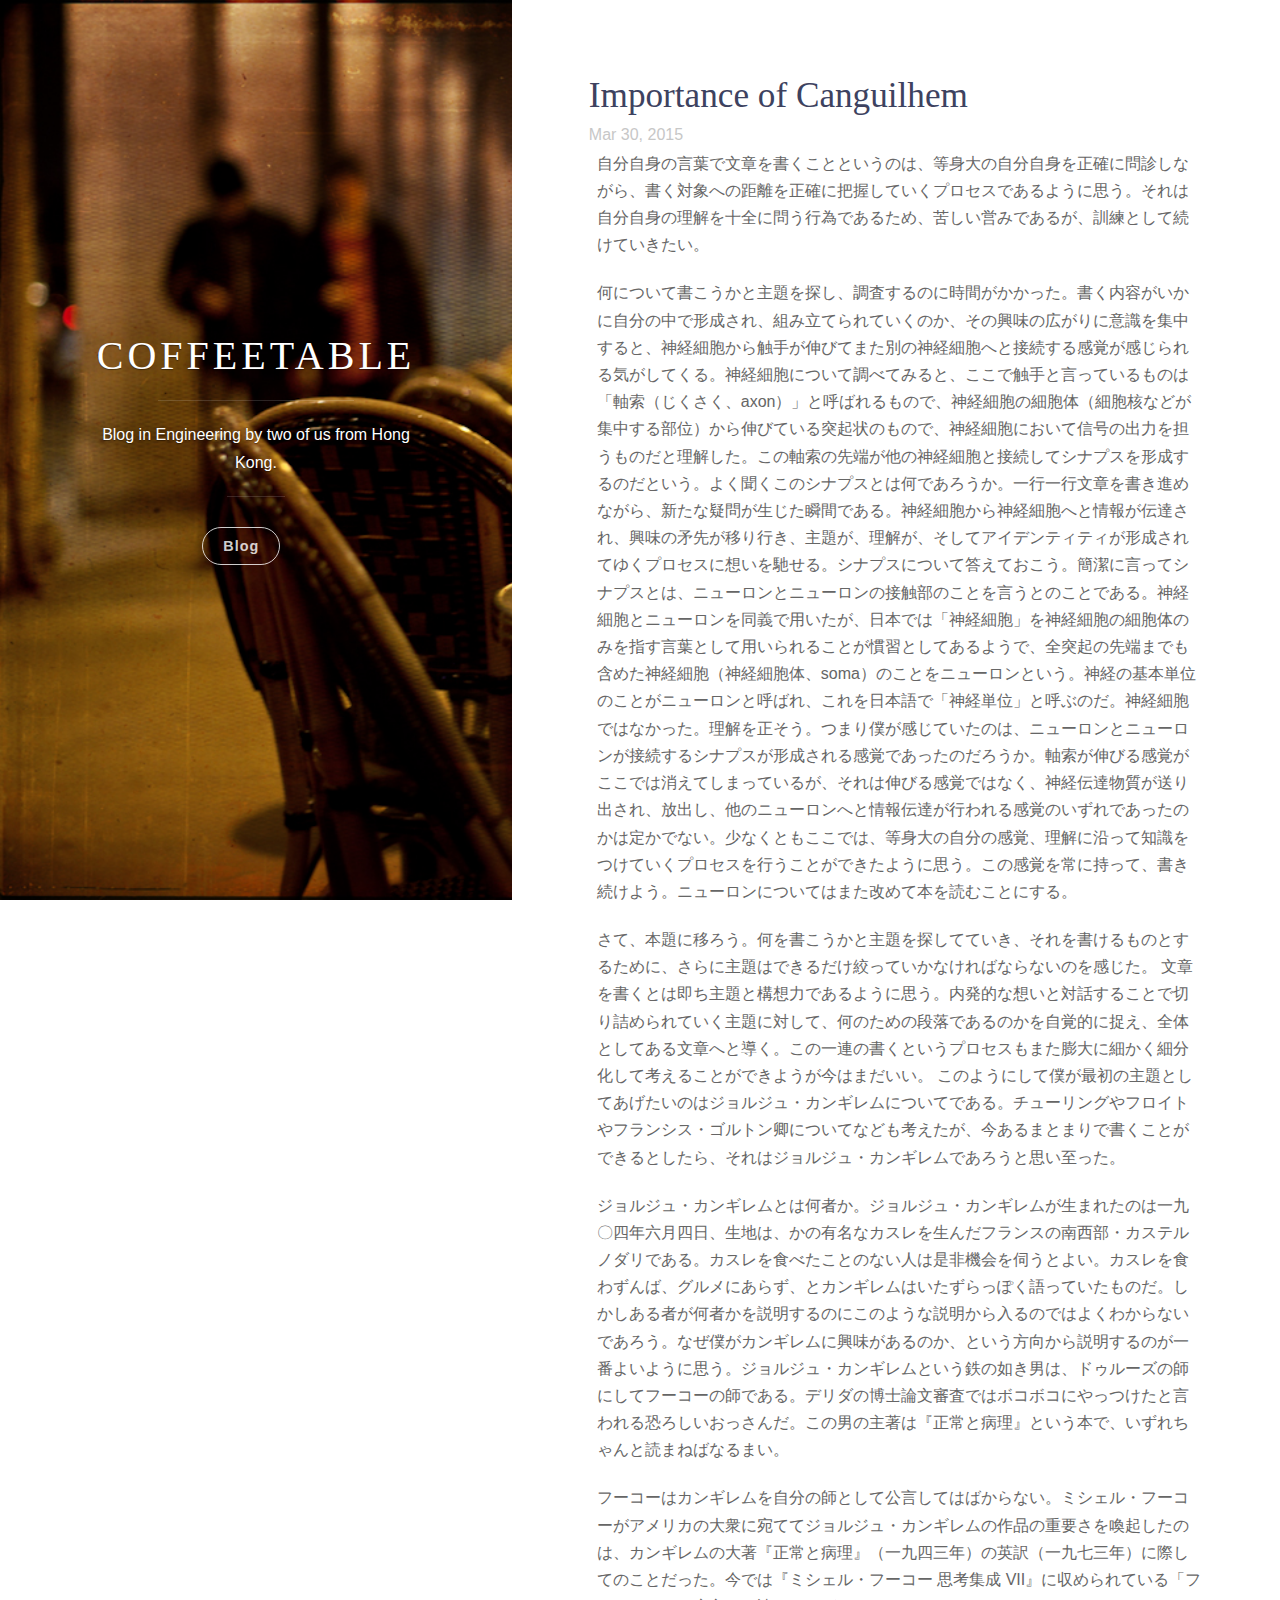
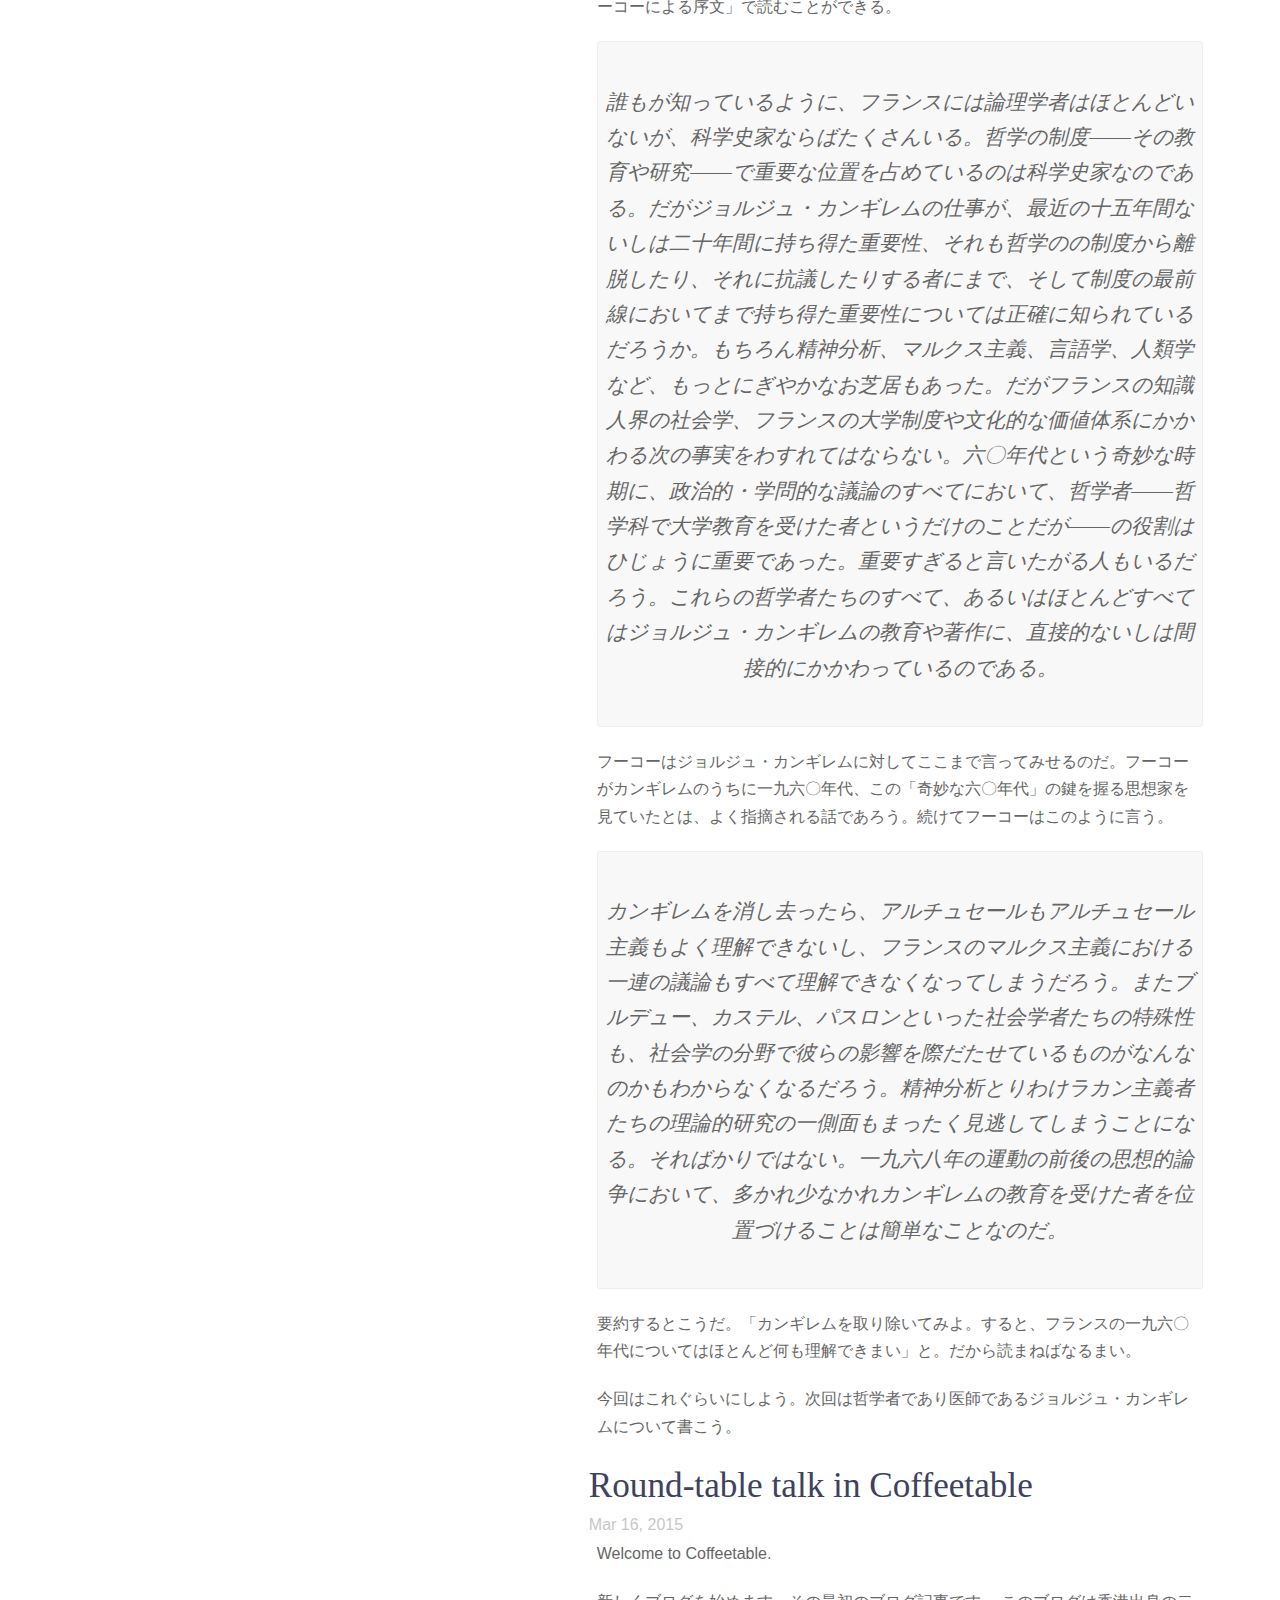
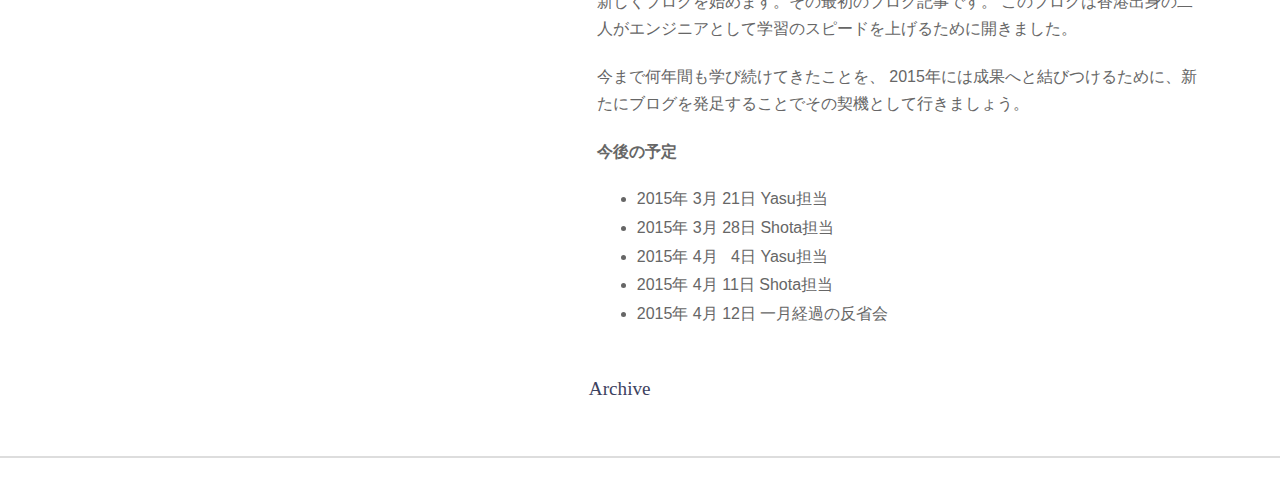
==== index.html @ ec307220 "first commit" ====
<!DOCTYPE html>
<html xmlns="http://www.w3.org/1999/xhtml" xml:lang="en" lang="en-us">
<head>
    <meta http-equiv="content-type" content="text/html; charset=utf-8">
    
    <meta name="viewport" content="width=device-width, initial-scale=1.0, maximum-scale=1">
    <title> COFFEETABLE &middot; COFFEETABLE </title>
    
    <link rel="stylesheet" type="text/css" href="https://coffeetable.github.io/css/uno.min.css" />
    <link rel="stylesheet" type="text/css" href="https://coffeetable.github.io/css/lightGallery.css" />
    
    <link rel="apple-touch-icon-precomposed" sizes="144x144" href="https://coffeetable.github.io/apple-touch-icon-144-precomposed.png">
    <link rel="shortcut icon" href="https://coffeetable.github.io/favicon.ico">
    
    <link href="https://coffeetable.github.io/index.xml" rel="alternate" type="application/rss+xml" title="COFFEETABLE" />
    
    <script src="https://coffeetable.github.io/js/jquery.min.js"></script>
    <script src="https://coffeetable.github.io/js/main.min.js">
    </script>
</head>

    <body>
        <span class="mobile btn-mobile-menu">
        <i class="fa fa-bars btn-mobile-menu__icon"></i>
        <i class="fa fa-times btn-mobile-close__icon hidden"> </i>
    </span>

<header class=" panel-cover "  style="background-image: url(/images/cover.jpg)"  id="scriptHeader">
    <div class="panel-main">
        <div class="panel-main__inner panel-inverted">
            <div class="panel-main__content"> 
                <h1 class="panel-cover__title panel-title">
                    <a href="https://coffeetable.github.io"  title="link to homepage for COFFEETABLE">COFFEETABLE</a>
                </h1>
                <hr class="panel-cover__divider" />
                <p class="panel-cover__description">  Blog in Engineering by two of us from Hong Kong.  </p>
                <hr class="panel-cover__divider panel-cover__divider--secondary" />
                <div class="navigation-wrapper">
                    <nav class="cover-navigation cover-navigation--primary">
                        <ul class="navigation">
                            <li class="navigation__item"><a href="https://coffeetable.github.io/#blog" title="link to COFFEETABLE blog" class="blog-button">Blog</a> </li>
                            </br>  </ul>
                    </nav> <nav class="cover-navigation navigation--social">
    <ul class="navigation">    </br>    </ul>
</nav>
 </div>
            </div>
        </div>
        <div class="panel-cover--overlay"></div>
    </div>
</header>
<noscript>
    <style>
        #scriptHeader {display:none;}
    </style>

    <header class="panel-cover panel-cover--collapsed" style="background-image: url(/images/cover.jpg)">
        <div class="panel-main">
            <div class="panel-main__inner panel-inverted">
                <div class="panel-main__content"> 
                    <h1 class="panel-cover__title panel-title">
                        <a href="https://coffeetable.github.io"  title="link to homepage for COFFEETABLE">COFFEETABLE</a>
                    </h1>
                    <hr class="panel-cover__divider" />
                    <p class="panel-cover__description">  Blog in Engineering by two of us from Hong Kong.  </p>
                    <hr class="panel-cover__divider panel-cover__divider--secondary" />
                    <div class="navigation-wrapper">
                        <nav class="cover-navigation cover-navigation--primary">
                            <ul class="navigation">
                                <li class="navigation__item"><a href="https://coffeetable.github.io/#blog" title="link to COFFEETABLE blog" class="blog-button">Blog</a> </li>
                                </br>  </ul>
                        </nav> <nav class="cover-navigation navigation--social">
    <ul class="navigation">    </br>    </ul>
</nav>
 </div>
                </div>
            </div>
            <div class="panel-cover--overlay"></div>
        </div>
    </header>
</noscript>

        <div class="content-wrapper">
            <div class="content-wrapper__inner">
                <section id="main">
                    <div>
                        
                            
                                <article class="post">
<header>
  <h2 class="post-title"><a href="https://coffeetable.github.io/2015/03/30/importance-of-canguilhem/">Importance of Canguilhem </a> </h2>
  <div class="post-meta">Mar 30, 2015</div>
</header>
<div class="summary">
    <p>自分自身の言葉で文章を書くことというのは、等身大の自分自身を正確に問診しながら、書く対象への距離を正確に把握していくプロセスであるように思う。それは自分自身の理解を十全に問う行為であるため、苦しい営みであるが、訓練として続けていきたい。</p>

<p>何について書こうかと主題を探し、調査するのに時間がかかった。書く内容がいかに自分の中で形成され、組み立てられていくのか、その興味の広がりに意識を集中すると、神経細胞から触手が伸びてまた別の神経細胞へと接続する感覚が感じられる気がしてくる。神経細胞について調べてみると、ここで触手と言っているものは「軸索（じくさく、axon）」と呼ばれるもので、神経細胞の細胞体（細胞核などが集中する部位）から伸びている突起状のもので、神経細胞において信号の出力を担うものだと理解した。この軸索の先端が他の神経細胞と接続してシナプスを形成するのだという。よく聞くこのシナプスとは何であろうか。一行一行文章を書き進めながら、新たな疑問が生じた瞬間である。神経細胞から神経細胞へと情報が伝達され、興味の矛先が移り行き、主題が、理解が、そしてアイデンティティが形成されてゆくプロセスに想いを馳せる。シナプスについて答えておこう。簡潔に言ってシナプスとは、ニューロンとニューロンの接触部のことを言うとのことである。神経細胞とニューロンを同義で用いたが、日本では「神経細胞」を神経細胞の細胞体のみを指す言葉として用いられることが慣習としてあるようで、全突起の先端までも含めた神経細胞（神経細胞体、soma）のことをニューロンという。神経の基本単位のことがニューロンと呼ばれ、これを日本語で「神経単位」と呼ぶのだ。神経細胞ではなかった。理解を正そう。つまり僕が感じていたのは、ニューロンとニューロンが接続するシナプスが形成される感覚であったのだろうか。軸索が伸びる感覚がここでは消えてしまっているが、それは伸びる感覚ではなく、神経伝達物質が送り出され、放出し、他のニューロンへと情報伝達が行われる感覚のいずれであったのかは定かでない。少なくともここでは、等身大の自分の感覚、理解に沿って知識をつけていくプロセスを行うことができたように思う。この感覚を常に持って、書き続けよう。ニューロンについてはまた改めて本を読むことにする。</p>

<p>さて、本題に移ろう。何を書こうかと主題を探してていき、それを書けるものとするために、さらに主題はできるだけ絞っていかなければならないのを感じた。
文章を書くとは即ち主題と構想力であるように思う。内発的な想いと対話することで切り詰められていく主題に対して、何のための段落であるのかを自覚的に捉え、全体としてある文章へと導く。この一連の書くというプロセスもまた膨大に細かく細分化して考えることができようが今はまだいい。
このようにして僕が最初の主題としてあげたいのはジョルジュ・カンギレムについてである。チューリングやフロイトやフランシス・ゴルトン卿についてなども考えたが、今あるまとまりで書くことができるとしたら、それはジョルジュ・カンギレムであろうと思い至った。</p>

<p>ジョルジュ・カンギレムとは何者か。ジョルジュ・カンギレムが生まれたのは一九〇四年六月四日、生地は、かの有名なカスレを生んだフランスの南西部・カステルノダリである。カスレを食べたことのない人は是非機会を伺うとよい。カスレを食わずんば、グルメにあらず、とカンギレムはいたずらっぽく語っていたものだ。しかしある者が何者かを説明するのにこのような説明から入るのではよくわからないであろう。なぜ僕がカンギレムに興味があるのか、という方向から説明するのが一番よいように思う。ジョルジュ・カンギレムという鉄の如き男は、ドゥルーズの師にしてフーコーの師である。デリダの博士論文審査ではボコボコにやっつけたと言われる恐ろしいおっさんだ。この男の主著は『正常と病理』という本で、いずれちゃんと読まねばなるまい。</p>

<p>フーコーはカンギレムを自分の師として公言してはばからない。ミシェル・フーコーがアメリカの大衆に宛ててジョルジュ・カンギレムの作品の重要さを喚起したのは、カンギレムの大著『正常と病理』（一九四三年）の英訳（一九七三年）に際してのことだった。今では『ミシェル・フーコー 思考集成 VII』に収められている「フーコーによる序文」で読むことができる。</p>

<blockquote>
<p>誰もが知っているように、フランスには論理学者はほとんどいないが、科学史家ならばたくさんいる。哲学の制度――その教育や研究――で重要な位置を占めているのは科学史家なのである。だがジョルジュ・カンギレムの仕事が、最近の十五年間ないしは二十年間に持ち得た重要性、それも哲学のの制度から離脱したり、それに抗議したりする者にまで、そして制度の最前線においてまで持ち得た重要性については正確に知られているだろうか。もちろん精神分析、マルクス主義、言語学、人類学など、もっとにぎやかなお芝居もあった。だがフランスの知識人界の社会学、フランスの大学制度や文化的な価値体系にかかわる次の事実をわすれてはならない。六〇年代という奇妙な時期に、政治的・学問的な議論のすべてにおいて、哲学者――哲学科で大学教育を受けた者というだけのことだが――の役割はひじょうに重要であった。重要すぎると言いたがる人もいるだろう。これらの哲学者たちのすべて、あるいはほとんどすべてはジョルジュ・カンギレムの教育や著作に、直接的ないしは間接的にかかわっているのである。</p>
</blockquote>

<p>フーコーはジョルジュ・カンギレムに対してここまで言ってみせるのだ。フーコーがカンギレムのうちに一九六〇年代、この「奇妙な六〇年代」の鍵を握る思想家を見ていたとは、よく指摘される話であろう。続けてフーコーはこのように言う。</p>

<blockquote>
<p>カンギレムを消し去ったら、アルチュセールもアルチュセール主義もよく理解できないし、フランスのマルクス主義における一連の議論もすべて理解できなくなってしまうだろう。またブルデュー、カステル、パスロンといった社会学者たちの特殊性も、社会学の分野で彼らの影響を際だたせているものがなんなのかもわからなくなるだろう。精神分析とりわけラカン主義者たちの理論的研究の一側面もまったく見逃してしまうことになる。そればかりではない。一九六八年の運動の前後の思想的論争において、多かれ少なかれカンギレムの教育を受けた者を位置づけることは簡単なことなのだ。</p>
</blockquote>

<p>要約するとこうだ。「カンギレムを取り除いてみよ。すると、フランスの一九六〇年代についてはほとんど何も理解できまい」と。だから読まねばなるまい。</p>

<p>今回はこれぐらいにしよう。次回は哲学者であり医師であるジョルジュ・カンギレムについて書こう。</p>

</div>
</article>


                            
                        
                            
                                <article class="post">
<header>
  <h2 class="post-title"><a href="https://coffeetable.github.io/2015/03/16/round-table-talk-in-coffeetable/">Round-table talk in Coffeetable </a> </h2>
  <div class="post-meta">Mar 16, 2015</div>
</header>
<div class="summary">
    <p>Welcome to Coffeetable.</p>

<p>新しくブログを始めます。その最初のブログ記事です。
このブログは香港出身の二人がエンジニアとして学習のスピードを上げるために開きました。</p>

<p>今まで何年間も学び続けてきたことを、
2015年には成果へと結びつけるために、新たにブログを発足することでその契機として行きましょう。</p>

<p><strong>今後の予定</strong></p>

<ul>
<li>2015年 3月 21日 Yasu担当</li>
<li>2015年 3月 28日 Shota担当</li>
<li>2015年 4月 &nbsp;&nbsp;4日 Yasu担当</li>
<li>2015年 4月 11日 Shota担当</li>
<li>2015年 4月 12日 一月経過の反省会</li>
</ul>

</div>
</article>


                            
                        
                    </div>
                    </br>
                    <h4>
                        <a href="https://coffeetable.github.io/post/">Archive</a>
                    </h4>
                </section>
            </div>
        </div>
        <footer class="footer"></footer>

        
    </body>
</html>
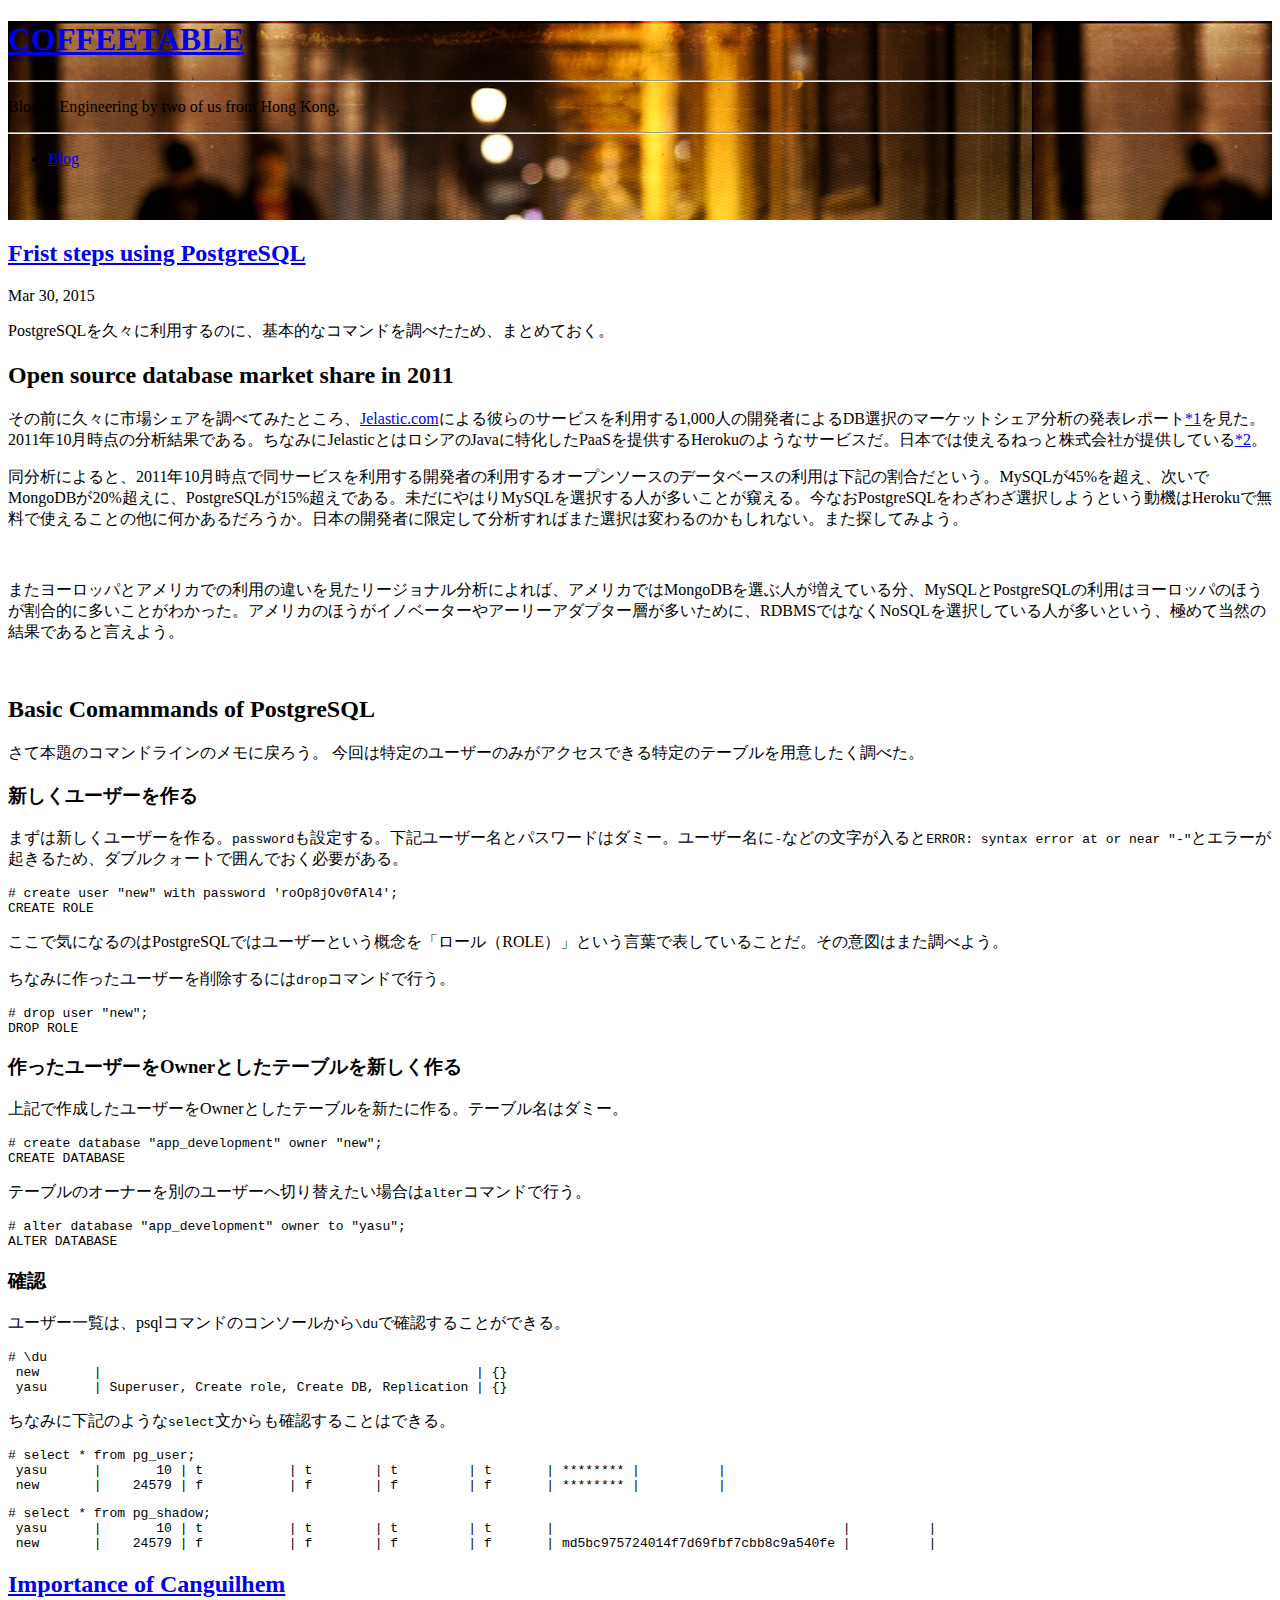
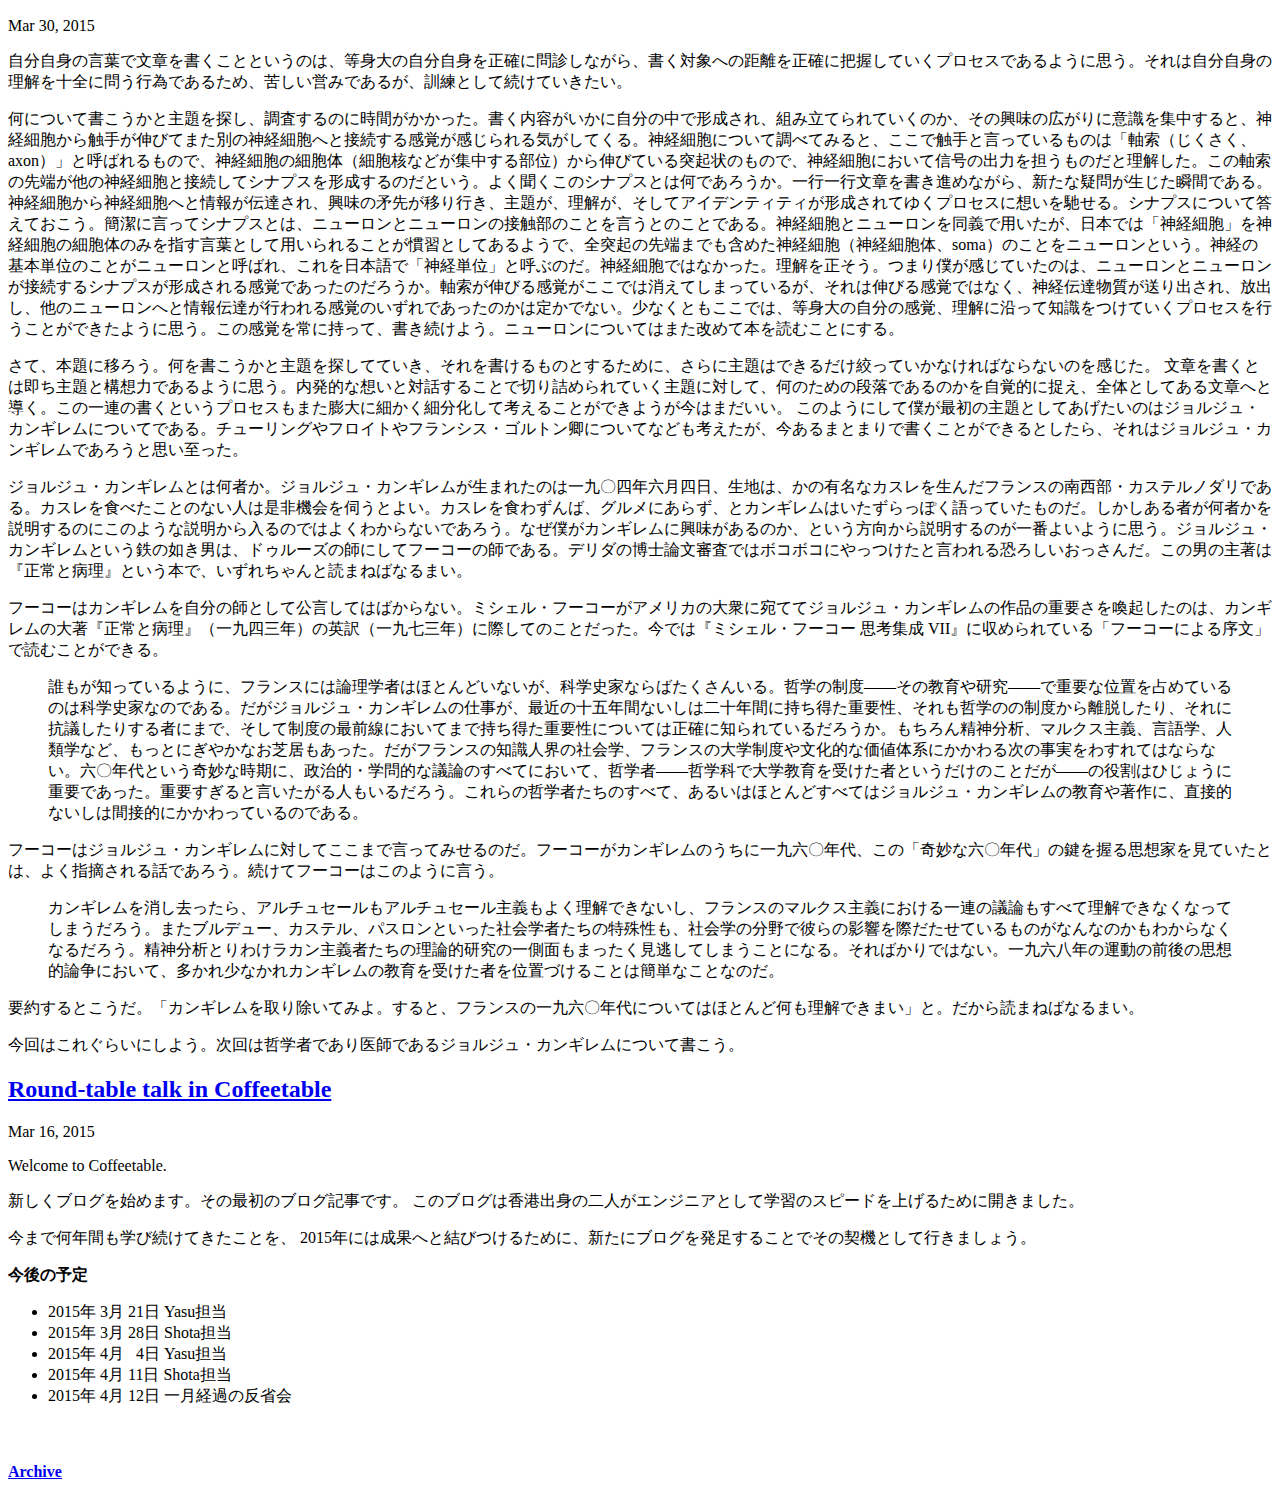
==== commit 64a88cd5: "Posted new article "Frist steps using PostgreSQL"" ====
--- a/index.html
+++ b/index.html
@@ -6,16 +6,16 @@
     <meta name="viewport" content="width=device-width, initial-scale=1.0, maximum-scale=1">
     <title> COFFEETABLE &middot; COFFEETABLE </title>
     
-    <link rel="stylesheet" type="text/css" href="https://coffeetable.github.io/css/uno.min.css" />
-    <link rel="stylesheet" type="text/css" href="https://coffeetable.github.io/css/lightGallery.css" />
-    
-    <link rel="apple-touch-icon-precomposed" sizes="144x144" href="https://coffeetable.github.io/apple-touch-icon-144-precomposed.png">
-    <link rel="shortcut icon" href="https://coffeetable.github.io/favicon.ico">
-    
-    <link href="https://coffeetable.github.io/index.xml" rel="alternate" type="application/rss+xml" title="COFFEETABLE" />
-    
-    <script src="https://coffeetable.github.io/js/jquery.min.js"></script>
-    <script src="https://coffeetable.github.io/js/main.min.js">
+    <link rel="stylesheet" type="text/css" href="http://localhost:1313/css/uno.min.css" />
+    <link rel="stylesheet" type="text/css" href="http://localhost:1313/css/lightGallery.css" />
+    
+    <link rel="apple-touch-icon-precomposed" sizes="144x144" href="http://localhost:1313/apple-touch-icon-144-precomposed.png">
+    <link rel="shortcut icon" href="http://localhost:1313/favicon.ico">
+    
+    <link href="http://localhost:1313/index.xml" rel="alternate" type="application/rss+xml" title="COFFEETABLE" />
+    
+    <script src="http://localhost:1313/js/jquery.min.js"></script>
+    <script src="http://localhost:1313/js/main.min.js">
     </script>
 </head>
 
@@ -30,7 +30,7 @@
         <div class="panel-main__inner panel-inverted">
             <div class="panel-main__content"> 
                 <h1 class="panel-cover__title panel-title">
-                    <a href="https://coffeetable.github.io"  title="link to homepage for COFFEETABLE">COFFEETABLE</a>
+                    <a href="http://localhost:1313"  title="link to homepage for COFFEETABLE">COFFEETABLE</a>
                 </h1>
                 <hr class="panel-cover__divider" />
                 <p class="panel-cover__description">  Blog in Engineering by two of us from Hong Kong.  </p>
@@ -38,7 +38,7 @@
                 <div class="navigation-wrapper">
                     <nav class="cover-navigation cover-navigation--primary">
                         <ul class="navigation">
-                            <li class="navigation__item"><a href="https://coffeetable.github.io/#blog" title="link to COFFEETABLE blog" class="blog-button">Blog</a> </li>
+                            <li class="navigation__item"><a href="http://localhost:1313/#blog" title="link to COFFEETABLE blog" class="blog-button">Blog</a> </li>
                             </br>  </ul>
                     </nav> <nav class="cover-navigation navigation--social">
     <ul class="navigation">    </br>    </ul>
@@ -59,7 +59,7 @@
             <div class="panel-main__inner panel-inverted">
                 <div class="panel-main__content"> 
                     <h1 class="panel-cover__title panel-title">
-                        <a href="https://coffeetable.github.io"  title="link to homepage for COFFEETABLE">COFFEETABLE</a>
+                        <a href="http://localhost:1313"  title="link to homepage for COFFEETABLE">COFFEETABLE</a>
                     </h1>
                     <hr class="panel-cover__divider" />
                     <p class="panel-cover__description">  Blog in Engineering by two of us from Hong Kong.  </p>
@@ -67,7 +67,7 @@
                     <div class="navigation-wrapper">
                         <nav class="cover-navigation cover-navigation--primary">
                             <ul class="navigation">
-                                <li class="navigation__item"><a href="https://coffeetable.github.io/#blog" title="link to COFFEETABLE blog" class="blog-button">Blog</a> </li>
+                                <li class="navigation__item"><a href="http://localhost:1313/#blog" title="link to COFFEETABLE blog" class="blog-button">Blog</a> </li>
                                 </br>  </ul>
                         </nav> <nav class="cover-navigation navigation--social">
     <ul class="navigation">    </br>    </ul>
@@ -88,7 +88,94 @@
                             
                                 <article class="post">
 <header>
-  <h2 class="post-title"><a href="https://coffeetable.github.io/2015/03/30/importance-of-canguilhem/">Importance of Canguilhem </a> </h2>
+  <h2 class="post-title"><a href="http://localhost:1313/2015/03/30/frist-steps-using-postgresql/">Frist steps using PostgreSQL </a> </h2>
+  <div class="post-meta">Mar 30, 2015</div>
+</header>
+<div class="summary">
+    
+
+<p>PostgreSQLを久々に利用するのに、基本的なコマンドを調べたため、まとめておく。</p>
+
+<h2 id="open-source-database-market-share-in-2011:4c50abb395f342fbaa208b80f6daec6b">Open source database market share in 2011</h2>
+
+<p>その前に久々に市場シェアを調べてみたところ、<a href="http://jelastic.com/">Jelastic.com</a>による彼らのサービスを利用する1,000人の開発者によるDB選択のマーケットシェア分析の発表レポート<a href="http://readwrite.com/2011/10/21/mysql-leads-open-source-market">*1</a>を見た。2011年10月時点の分析結果である。ちなみにJelasticとはロシアのJavaに特化したPaaSを提供するHerokuのようなサービスだ。日本では使えるねっと株式会社が提供している<a href="https://www.tsukaeru.net/info/press_release/06/1195">*2</a>。</p>
+
+<p>同分析によると、2011年10月時点で同サービスを利用する開発者の利用するオープンソースのデータベースの利用は下記の割合だという。MySQLが45%を超え、次いでMongoDBが20%超えに、PostgreSQLが15%超えである。未だにやはりMySQLを選択する人が多いことが窺える。今なおPostgreSQLをわざわざ選択しようという動機はHerokuで無料で使えることの他に何かあるだろうか。日本の開発者に限定して分析すればまた選択は変わるのかもしれない。また探してみよう。</p>
+
+<p><img src="https://coffeetable.github.io/images/2015/03/30/open-source-database-marketshare-oct-2011.png" alt="" />
+</p>
+
+<p>またヨーロッパとアメリカでの利用の違いを見たリージョナル分析によれば、アメリカではMongoDBを選ぶ人が増えている分、MySQLとPostgreSQLの利用はヨーロッパのほうが割合的に多いことがわかった。アメリカのほうがイノベーターやアーリーアダプター層が多いために、RDBMSではなくNoSQLを選択している人が多いという、極めて当然の結果であると言えよう。</p>
+
+<p><img src="https://coffeetable.github.io/images/2015/03/30/open-source-database-marketshare-by-region-oct-2011.png" alt="" />
+</p>
+
+<h2 id="basic-comammands-of-postgresql:4c50abb395f342fbaa208b80f6daec6b">Basic Comammands of PostgreSQL</h2>
+
+<p>さて本題のコマンドラインのメモに戻ろう。
+今回は特定のユーザーのみがアクセスできる特定のテーブルを用意したく調べた。</p>
+
+<h3 id="新しくユーザーを作る:4c50abb395f342fbaa208b80f6daec6b">新しくユーザーを作る</h3>
+
+<p>まずは新しくユーザーを作る。<code>password</code>も設定する。下記ユーザー名とパスワードはダミー。ユーザー名に<code>-</code>などの文字が入ると<code>ERROR:  syntax error at or near &quot;-&quot;</code>とエラーが起きるため、ダブルクォートで囲んでおく必要がある。</p>
+
+<pre><code># create user &quot;new&quot; with password 'roOp8jOv0fAl4';
+CREATE ROLE
+</code></pre>
+
+<p>ここで気になるのはPostgreSQLではユーザーという概念を「ロール（ROLE）」という言葉で表していることだ。その意図はまた調べよう。</p>
+
+<p>ちなみに作ったユーザーを削除するには<code>drop</code>コマンドで行う。</p>
+
+<pre><code># drop user &quot;new&quot;;
+DROP ROLE
+</code></pre>
+
+<h3 id="作ったユーザーをownerとしたテーブルを新しく作る:4c50abb395f342fbaa208b80f6daec6b">作ったユーザーをOwnerとしたテーブルを新しく作る</h3>
+
+<p>上記で作成したユーザーをOwnerとしたテーブルを新たに作る。テーブル名はダミー。</p>
+
+<pre><code># create database &quot;app_development&quot; owner &quot;new&quot;;
+CREATE DATABASE
+</code></pre>
+
+<p>テーブルのオーナーを別のユーザーへ切り替えたい場合は<code>alter</code>コマンドで行う。</p>
+
+<pre><code># alter database &quot;app_development&quot; owner to &quot;yasu&quot;;
+ALTER DATABASE
+</code></pre>
+
+<h3 id="確認:4c50abb395f342fbaa208b80f6daec6b">確認</h3>
+
+<p>ユーザー一覧は、psqlコマンドのコンソールから<code>\du</code>で確認することができる。</p>
+
+<pre><code># \du
+ new       |                                                | {}
+ yasu      | Superuser, Create role, Create DB, Replication | {}
+</code></pre>
+
+<p>ちなみに下記のような<code>select</code>文からも確認することはできる。</p>
+
+<pre><code># select * from pg_user;
+ yasu      |       10 | t           | t        | t         | t       | ******** |          |
+ new       |    24579 | f           | f        | f         | f       | ******** |          |
+</code></pre>
+
+<pre><code># select * from pg_shadow;
+ yasu      |       10 | t           | t        | t         | t       |                                     |          |
+ new       |    24579 | f           | f        | f         | f       | md5bc975724014f7d69fbf7cbb8c9a540fe |          |
+</code></pre>
+
+</div>
+</article>
+
+
+                            
+                        
+                            
+                                <article class="post">
+<header>
+  <h2 class="post-title"><a href="http://localhost:1313/2015/03/30/importance-of-canguilhem/">Importance of Canguilhem </a> </h2>
   <div class="post-meta">Mar 30, 2015</div>
 </header>
 <div class="summary">
@@ -127,7 +214,7 @@
                             
                                 <article class="post">
 <header>
-  <h2 class="post-title"><a href="https://coffeetable.github.io/2015/03/16/round-table-talk-in-coffeetable/">Round-table talk in Coffeetable </a> </h2>
+  <h2 class="post-title"><a href="http://localhost:1313/2015/03/16/round-table-talk-in-coffeetable/">Round-table talk in Coffeetable </a> </h2>
   <div class="post-meta">Mar 16, 2015</div>
 </header>
 <div class="summary">
@@ -158,7 +245,7 @@
                     </div>
                     </br>
                     <h4>
-                        <a href="https://coffeetable.github.io/post/">Archive</a>
+                        <a href="http://localhost:1313/post/">Archive</a>
                     </h4>
                 </section>
             </div>
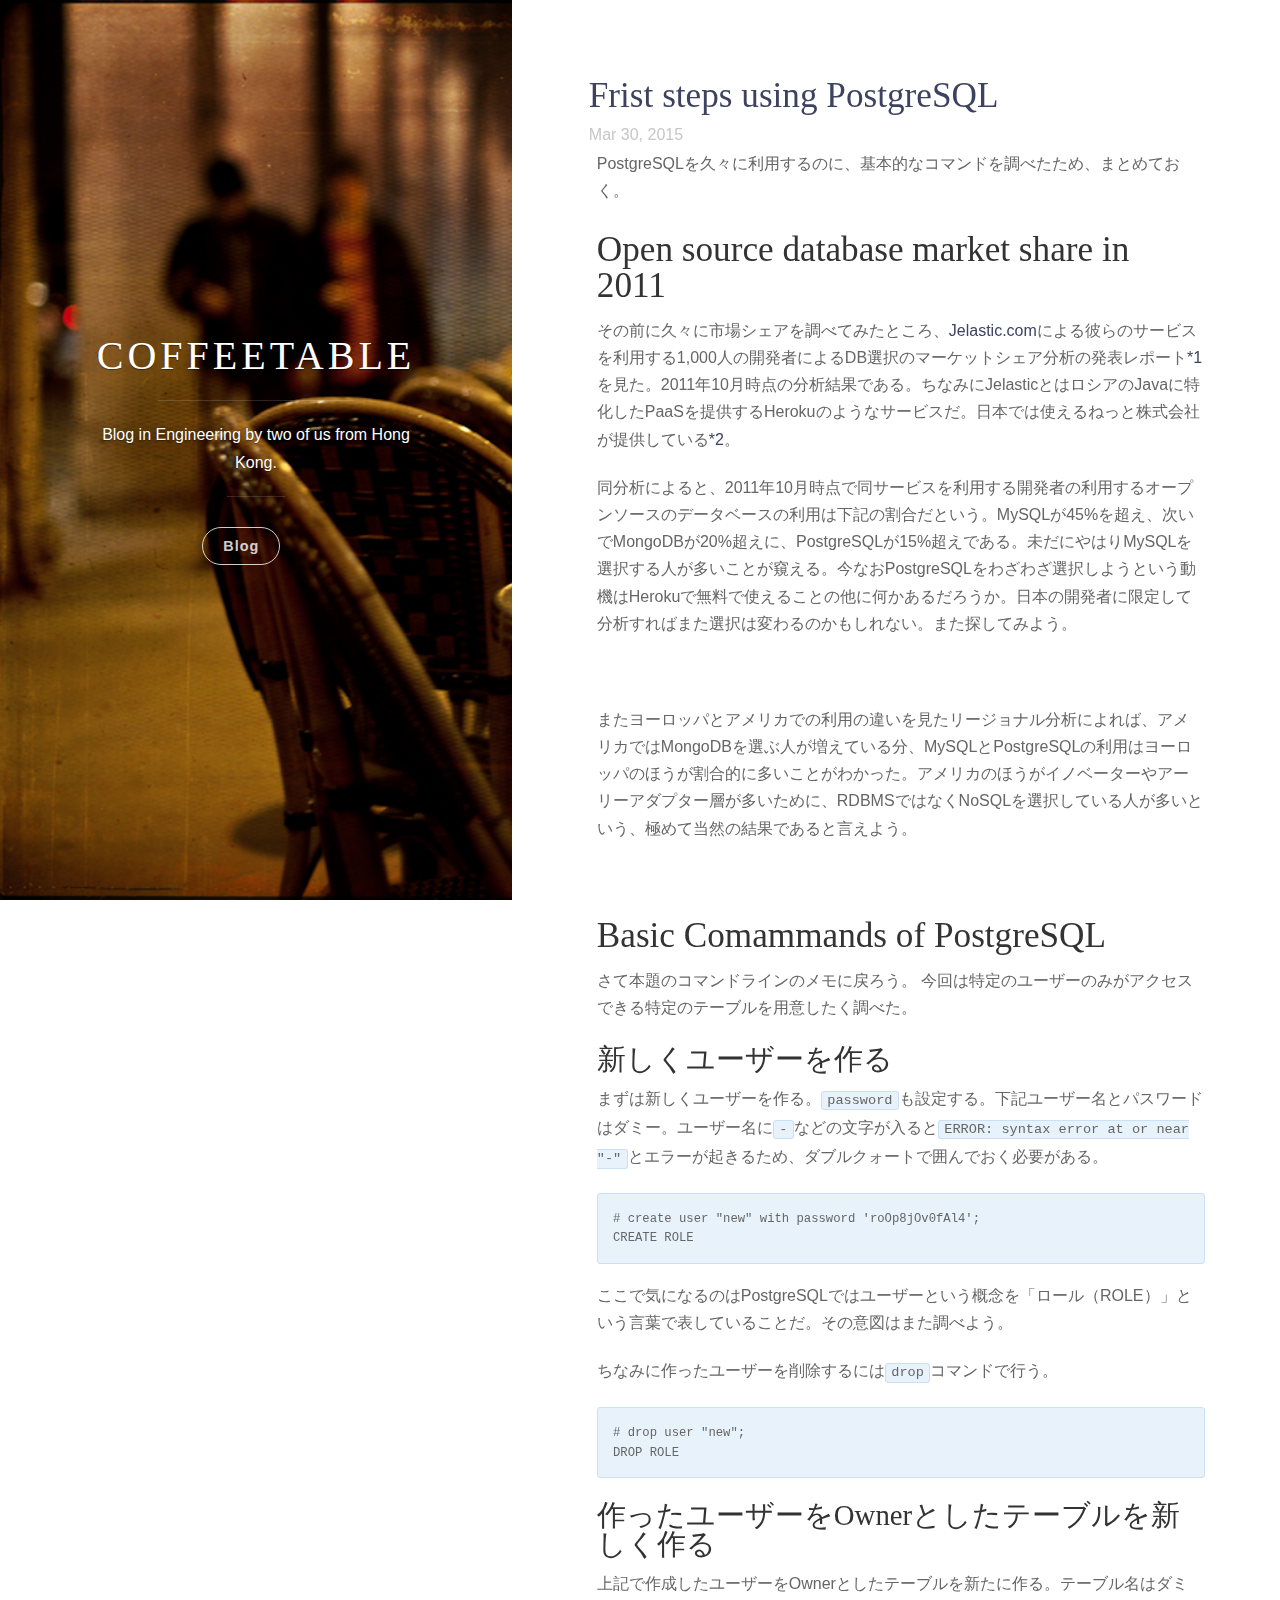
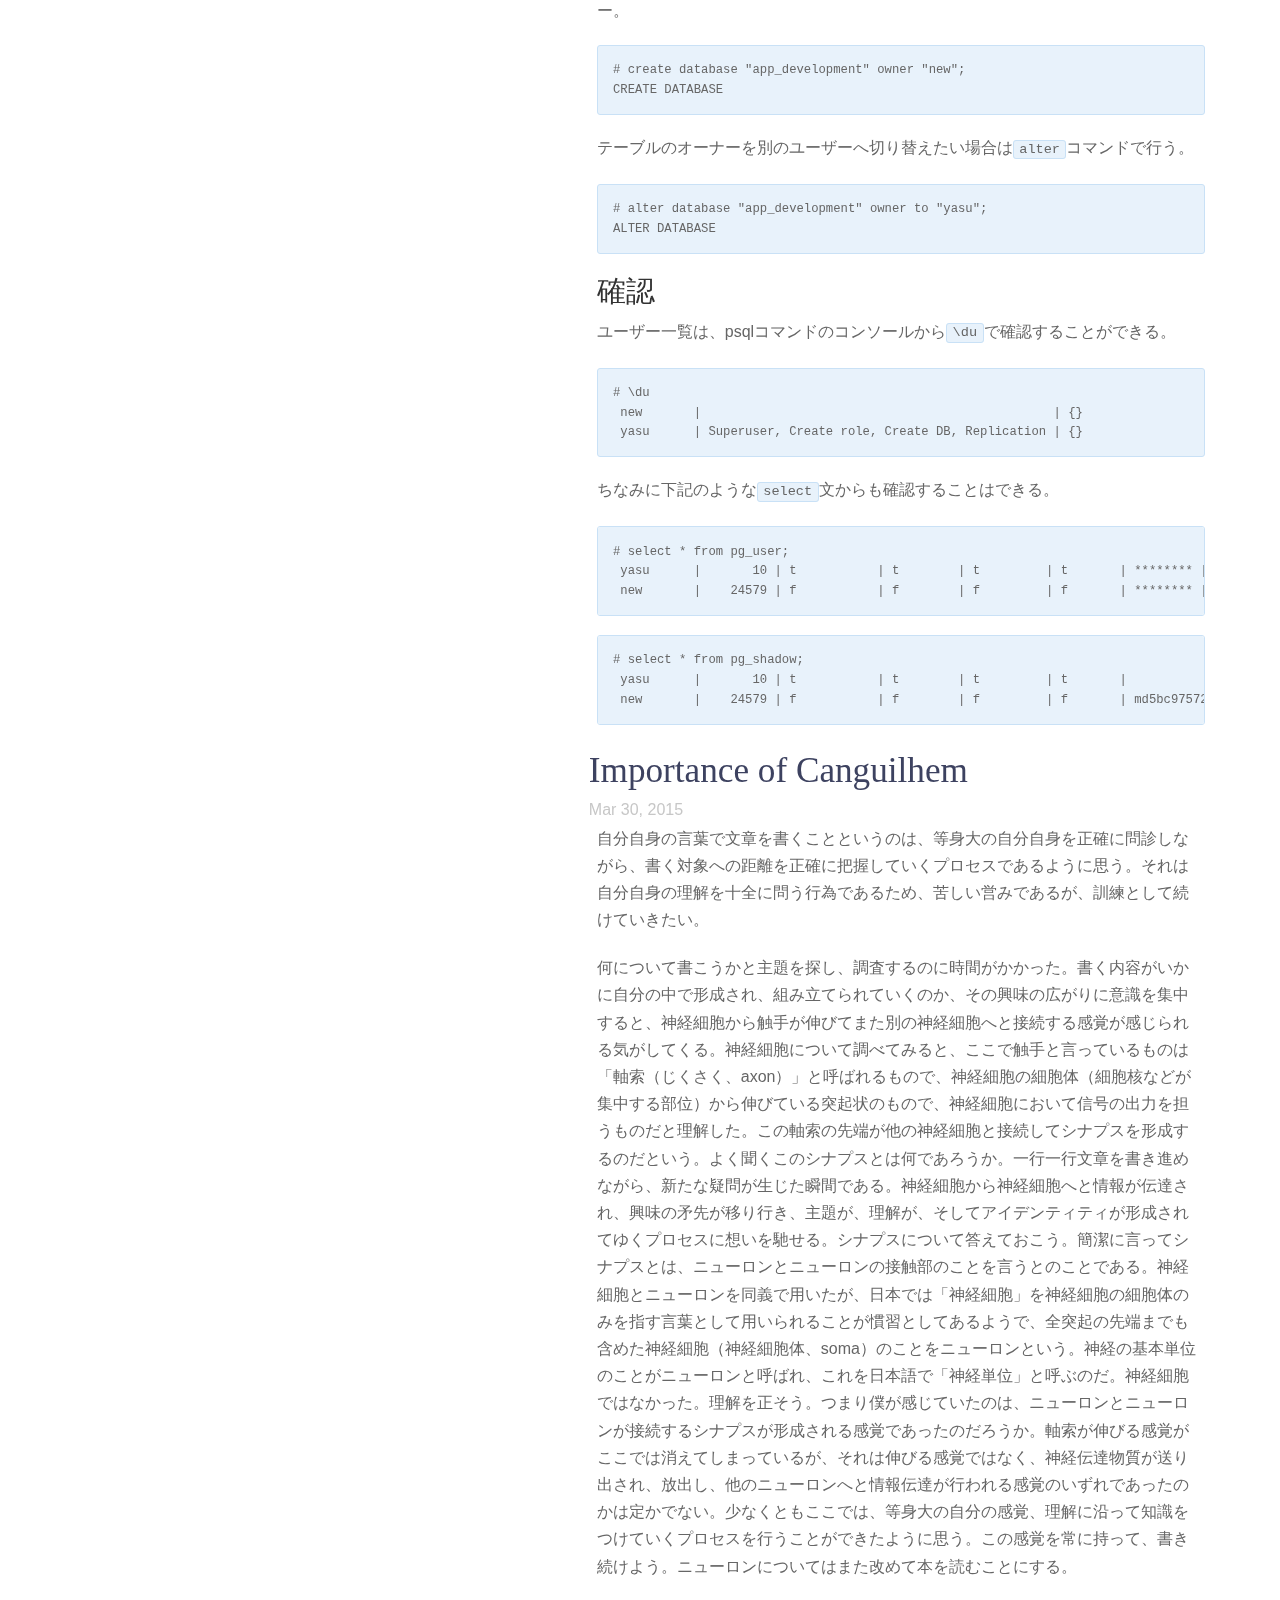
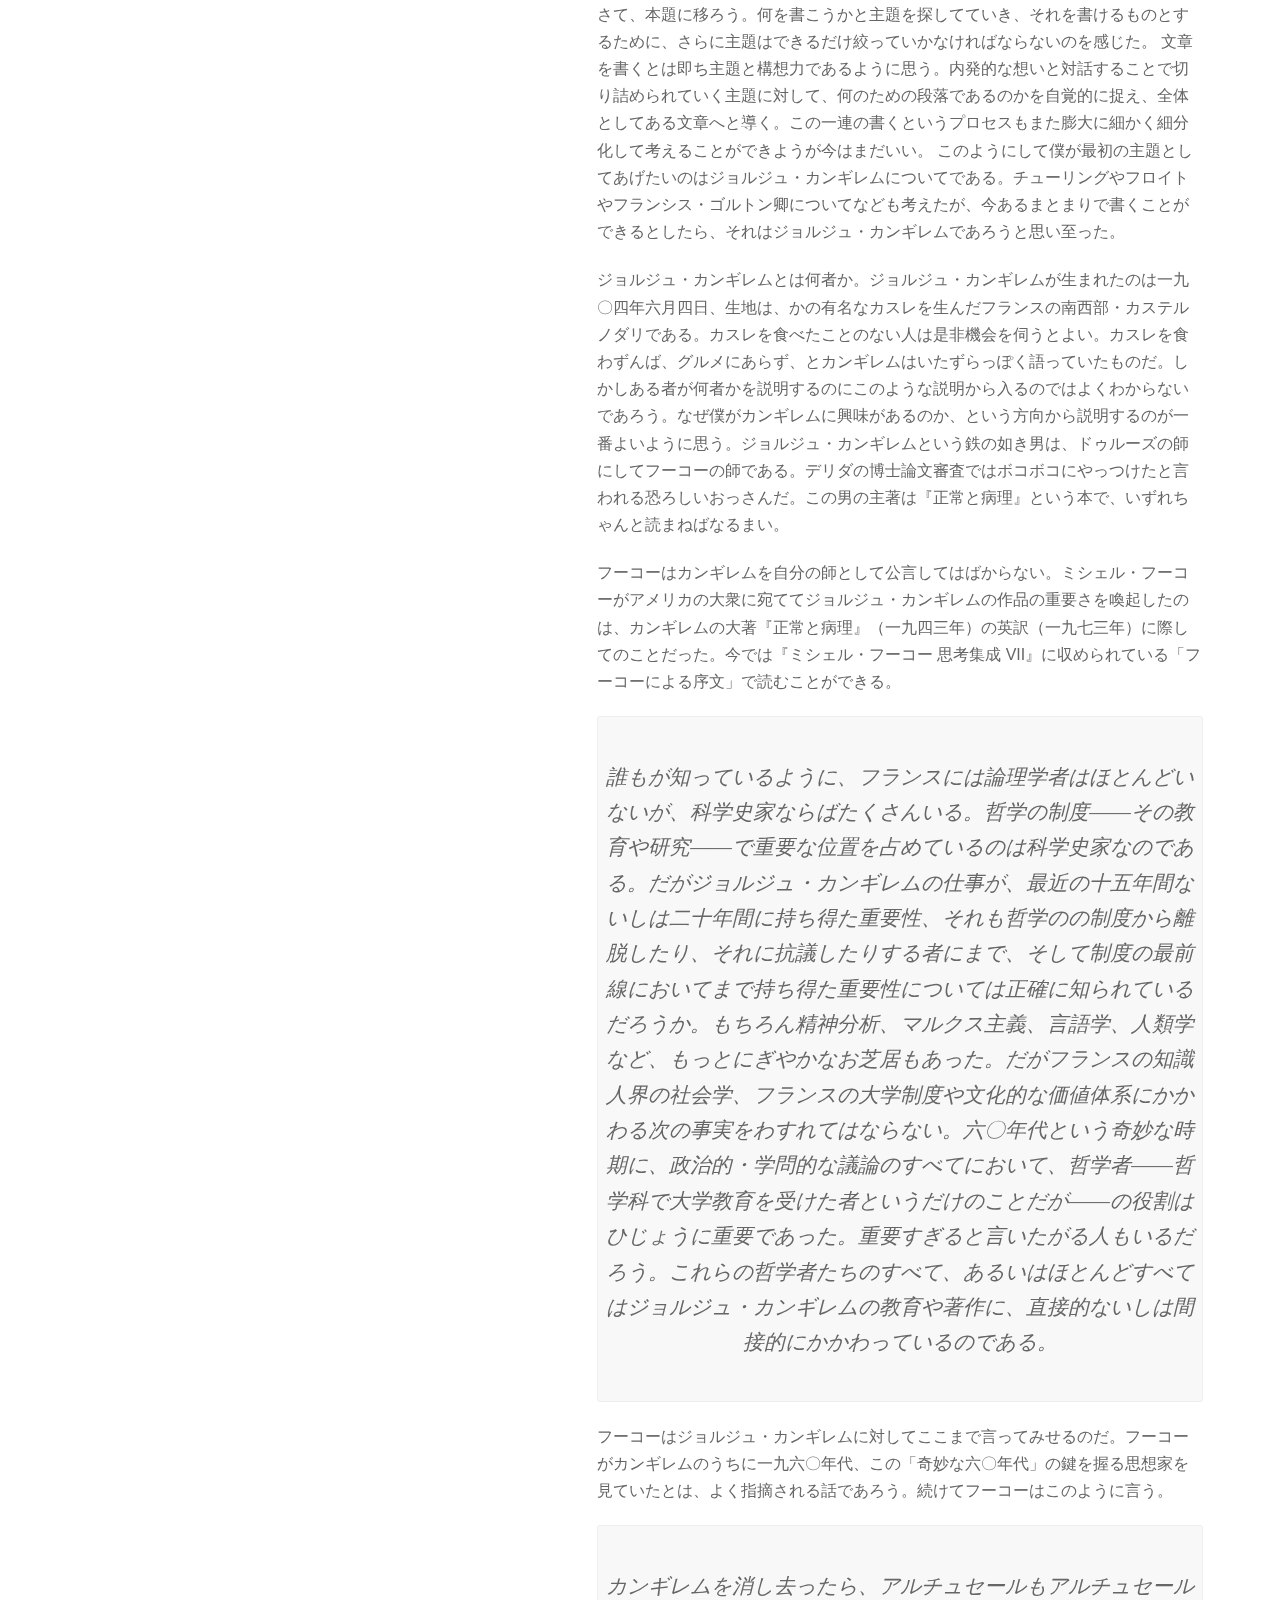
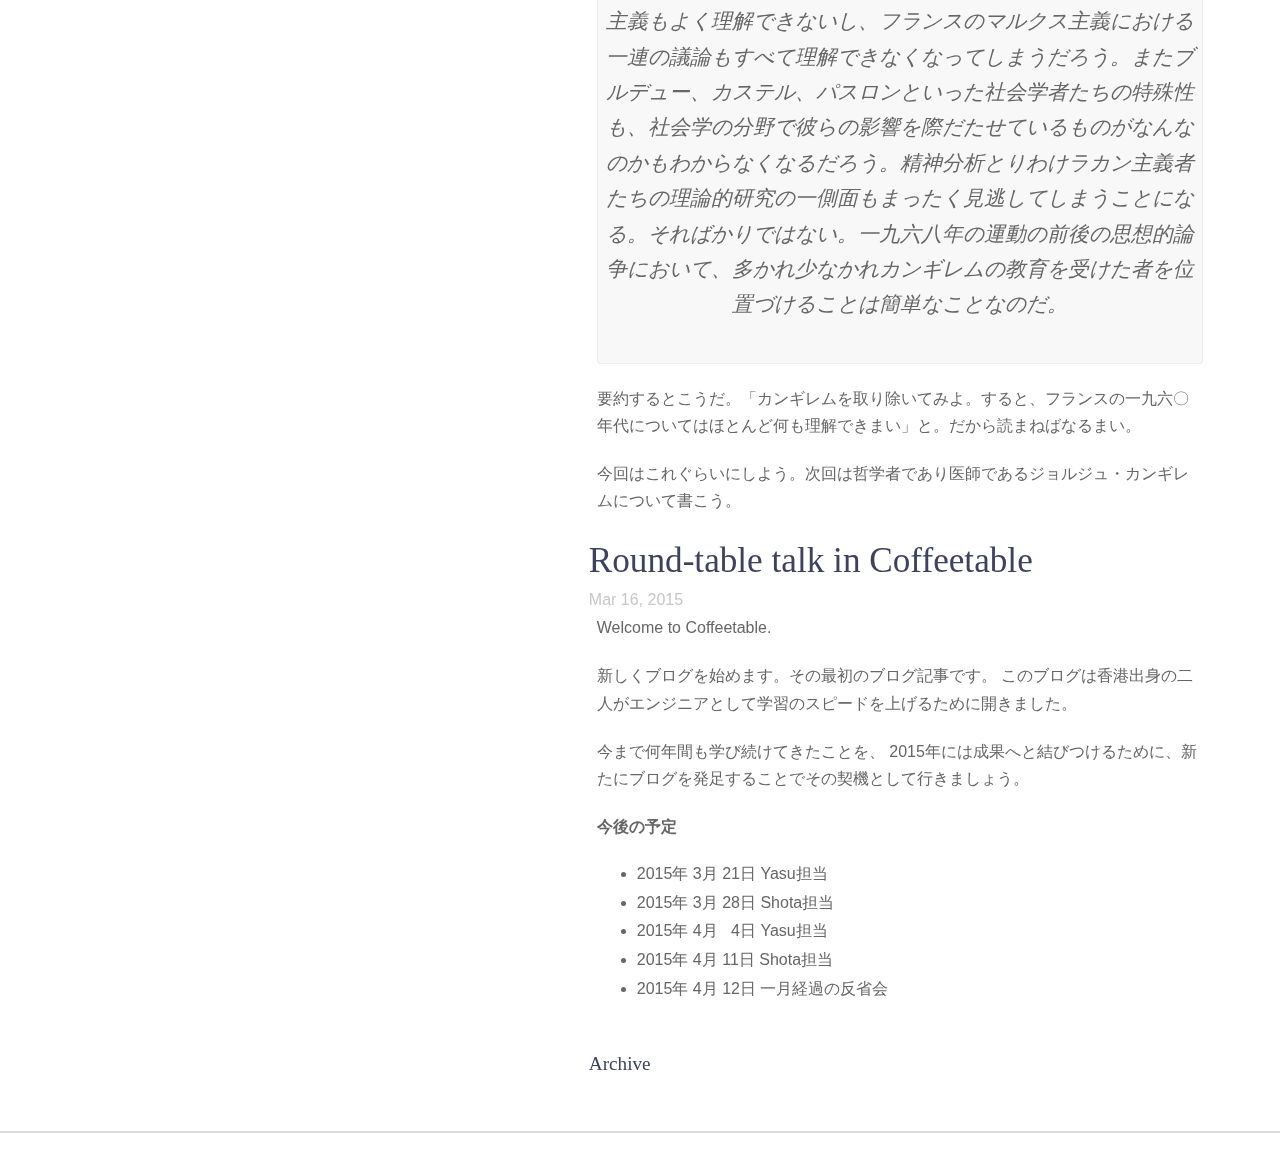
==== commit 3cb7f8d3: "rebuilding site 2015年 3月30日 月曜日 16時30分50秒 JST" ====
--- a/index.html
+++ b/index.html
@@ -6,16 +6,16 @@
     <meta name="viewport" content="width=device-width, initial-scale=1.0, maximum-scale=1">
     <title> COFFEETABLE &middot; COFFEETABLE </title>
     
-    <link rel="stylesheet" type="text/css" href="http://localhost:1313/css/uno.min.css" />
-    <link rel="stylesheet" type="text/css" href="http://localhost:1313/css/lightGallery.css" />
-    
-    <link rel="apple-touch-icon-precomposed" sizes="144x144" href="http://localhost:1313/apple-touch-icon-144-precomposed.png">
-    <link rel="shortcut icon" href="http://localhost:1313/favicon.ico">
-    
-    <link href="http://localhost:1313/index.xml" rel="alternate" type="application/rss+xml" title="COFFEETABLE" />
-    
-    <script src="http://localhost:1313/js/jquery.min.js"></script>
-    <script src="http://localhost:1313/js/main.min.js">
+    <link rel="stylesheet" type="text/css" href="https://coffeetable.github.io/css/uno.min.css" />
+    <link rel="stylesheet" type="text/css" href="https://coffeetable.github.io/css/lightGallery.css" />
+    
+    <link rel="apple-touch-icon-precomposed" sizes="144x144" href="https://coffeetable.github.io/apple-touch-icon-144-precomposed.png">
+    <link rel="shortcut icon" href="https://coffeetable.github.io/favicon.ico">
+    
+    <link href="https://coffeetable.github.io/index.xml" rel="alternate" type="application/rss+xml" title="COFFEETABLE" />
+    
+    <script src="https://coffeetable.github.io/js/jquery.min.js"></script>
+    <script src="https://coffeetable.github.io/js/main.min.js">
     </script>
 </head>
 
@@ -30,7 +30,7 @@
         <div class="panel-main__inner panel-inverted">
             <div class="panel-main__content"> 
                 <h1 class="panel-cover__title panel-title">
-                    <a href="http://localhost:1313"  title="link to homepage for COFFEETABLE">COFFEETABLE</a>
+                    <a href="https://coffeetable.github.io"  title="link to homepage for COFFEETABLE">COFFEETABLE</a>
                 </h1>
                 <hr class="panel-cover__divider" />
                 <p class="panel-cover__description">  Blog in Engineering by two of us from Hong Kong.  </p>
@@ -38,7 +38,7 @@
                 <div class="navigation-wrapper">
                     <nav class="cover-navigation cover-navigation--primary">
                         <ul class="navigation">
-                            <li class="navigation__item"><a href="http://localhost:1313/#blog" title="link to COFFEETABLE blog" class="blog-button">Blog</a> </li>
+                            <li class="navigation__item"><a href="https://coffeetable.github.io/#blog" title="link to COFFEETABLE blog" class="blog-button">Blog</a> </li>
                             </br>  </ul>
                     </nav> <nav class="cover-navigation navigation--social">
     <ul class="navigation">    </br>    </ul>
@@ -59,7 +59,7 @@
             <div class="panel-main__inner panel-inverted">
                 <div class="panel-main__content"> 
                     <h1 class="panel-cover__title panel-title">
-                        <a href="http://localhost:1313"  title="link to homepage for COFFEETABLE">COFFEETABLE</a>
+                        <a href="https://coffeetable.github.io"  title="link to homepage for COFFEETABLE">COFFEETABLE</a>
                     </h1>
                     <hr class="panel-cover__divider" />
                     <p class="panel-cover__description">  Blog in Engineering by two of us from Hong Kong.  </p>
@@ -67,7 +67,7 @@
                     <div class="navigation-wrapper">
                         <nav class="cover-navigation cover-navigation--primary">
                             <ul class="navigation">
-                                <li class="navigation__item"><a href="http://localhost:1313/#blog" title="link to COFFEETABLE blog" class="blog-button">Blog</a> </li>
+                                <li class="navigation__item"><a href="https://coffeetable.github.io/#blog" title="link to COFFEETABLE blog" class="blog-button">Blog</a> </li>
                                 </br>  </ul>
                         </nav> <nav class="cover-navigation navigation--social">
     <ul class="navigation">    </br>    </ul>
@@ -88,7 +88,7 @@
                             
                                 <article class="post">
 <header>
-  <h2 class="post-title"><a href="http://localhost:1313/2015/03/30/frist-steps-using-postgresql/">Frist steps using PostgreSQL </a> </h2>
+  <h2 class="post-title"><a href="https://coffeetable.github.io/2015/03/30/frist-steps-using-postgresql/">Frist steps using PostgreSQL </a> </h2>
   <div class="post-meta">Mar 30, 2015</div>
 </header>
 <div class="summary">
@@ -175,7 +175,7 @@
                             
                                 <article class="post">
 <header>
-  <h2 class="post-title"><a href="http://localhost:1313/2015/03/30/importance-of-canguilhem/">Importance of Canguilhem </a> </h2>
+  <h2 class="post-title"><a href="https://coffeetable.github.io/2015/03/30/importance-of-canguilhem/">Importance of Canguilhem </a> </h2>
   <div class="post-meta">Mar 30, 2015</div>
 </header>
 <div class="summary">
@@ -214,7 +214,7 @@
                             
                                 <article class="post">
 <header>
-  <h2 class="post-title"><a href="http://localhost:1313/2015/03/16/round-table-talk-in-coffeetable/">Round-table talk in Coffeetable </a> </h2>
+  <h2 class="post-title"><a href="https://coffeetable.github.io/2015/03/16/round-table-talk-in-coffeetable/">Round-table talk in Coffeetable </a> </h2>
   <div class="post-meta">Mar 16, 2015</div>
 </header>
 <div class="summary">
@@ -245,7 +245,7 @@
                     </div>
                     </br>
                     <h4>
-                        <a href="http://localhost:1313/post/">Archive</a>
+                        <a href="https://coffeetable.github.io/post/">Archive</a>
                     </h4>
                 </section>
             </div>
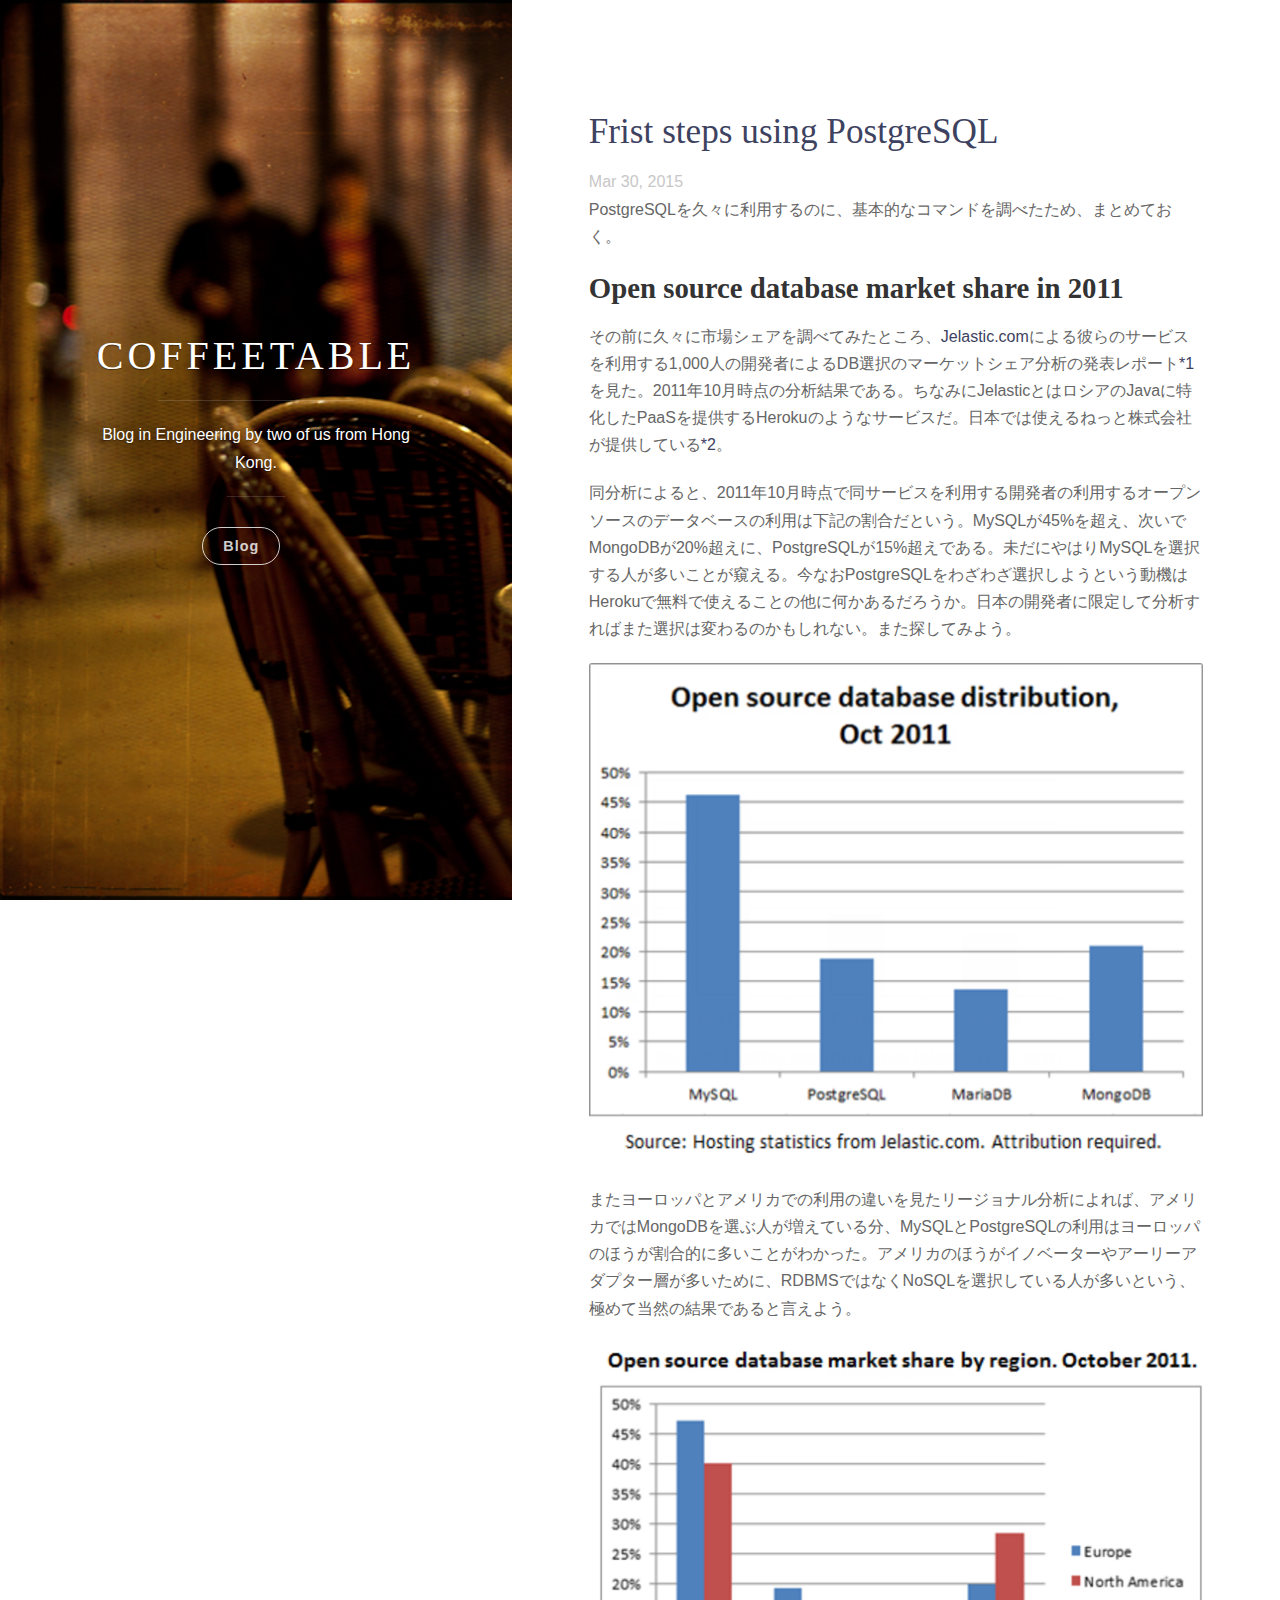
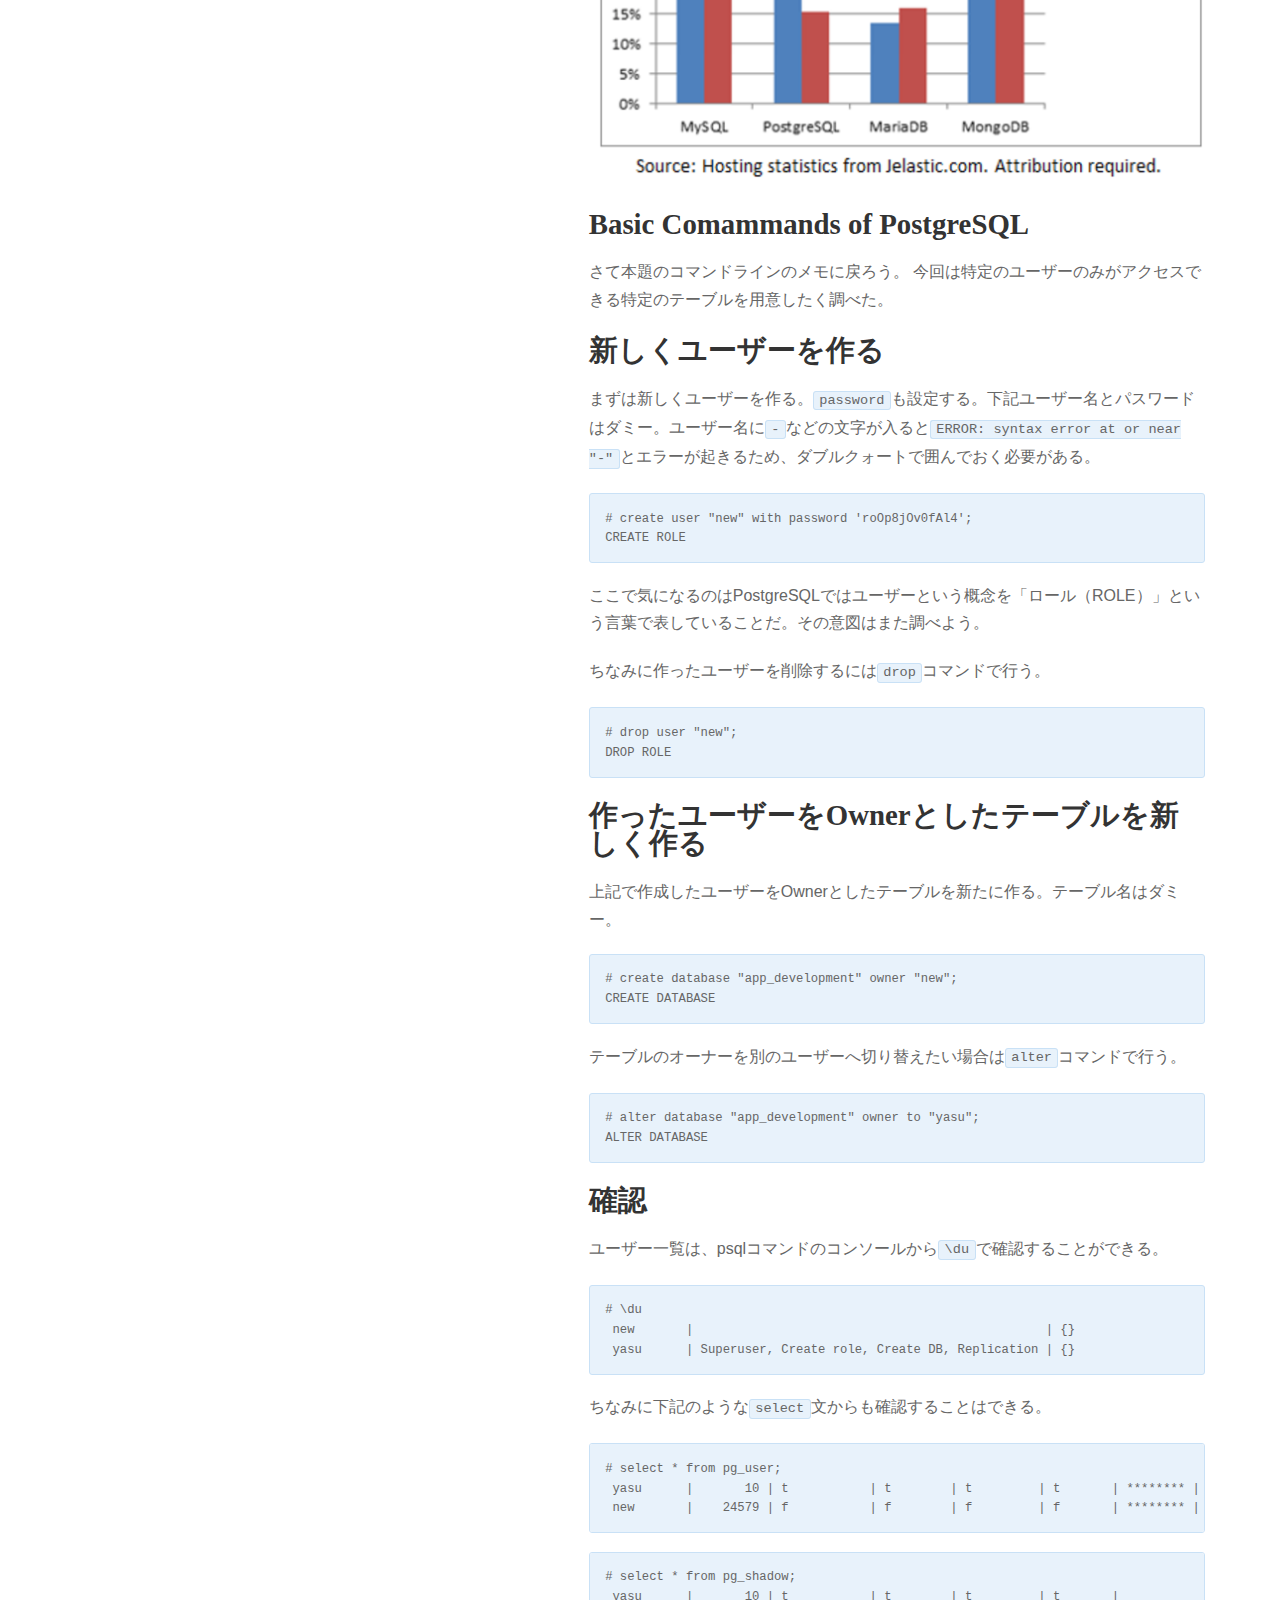
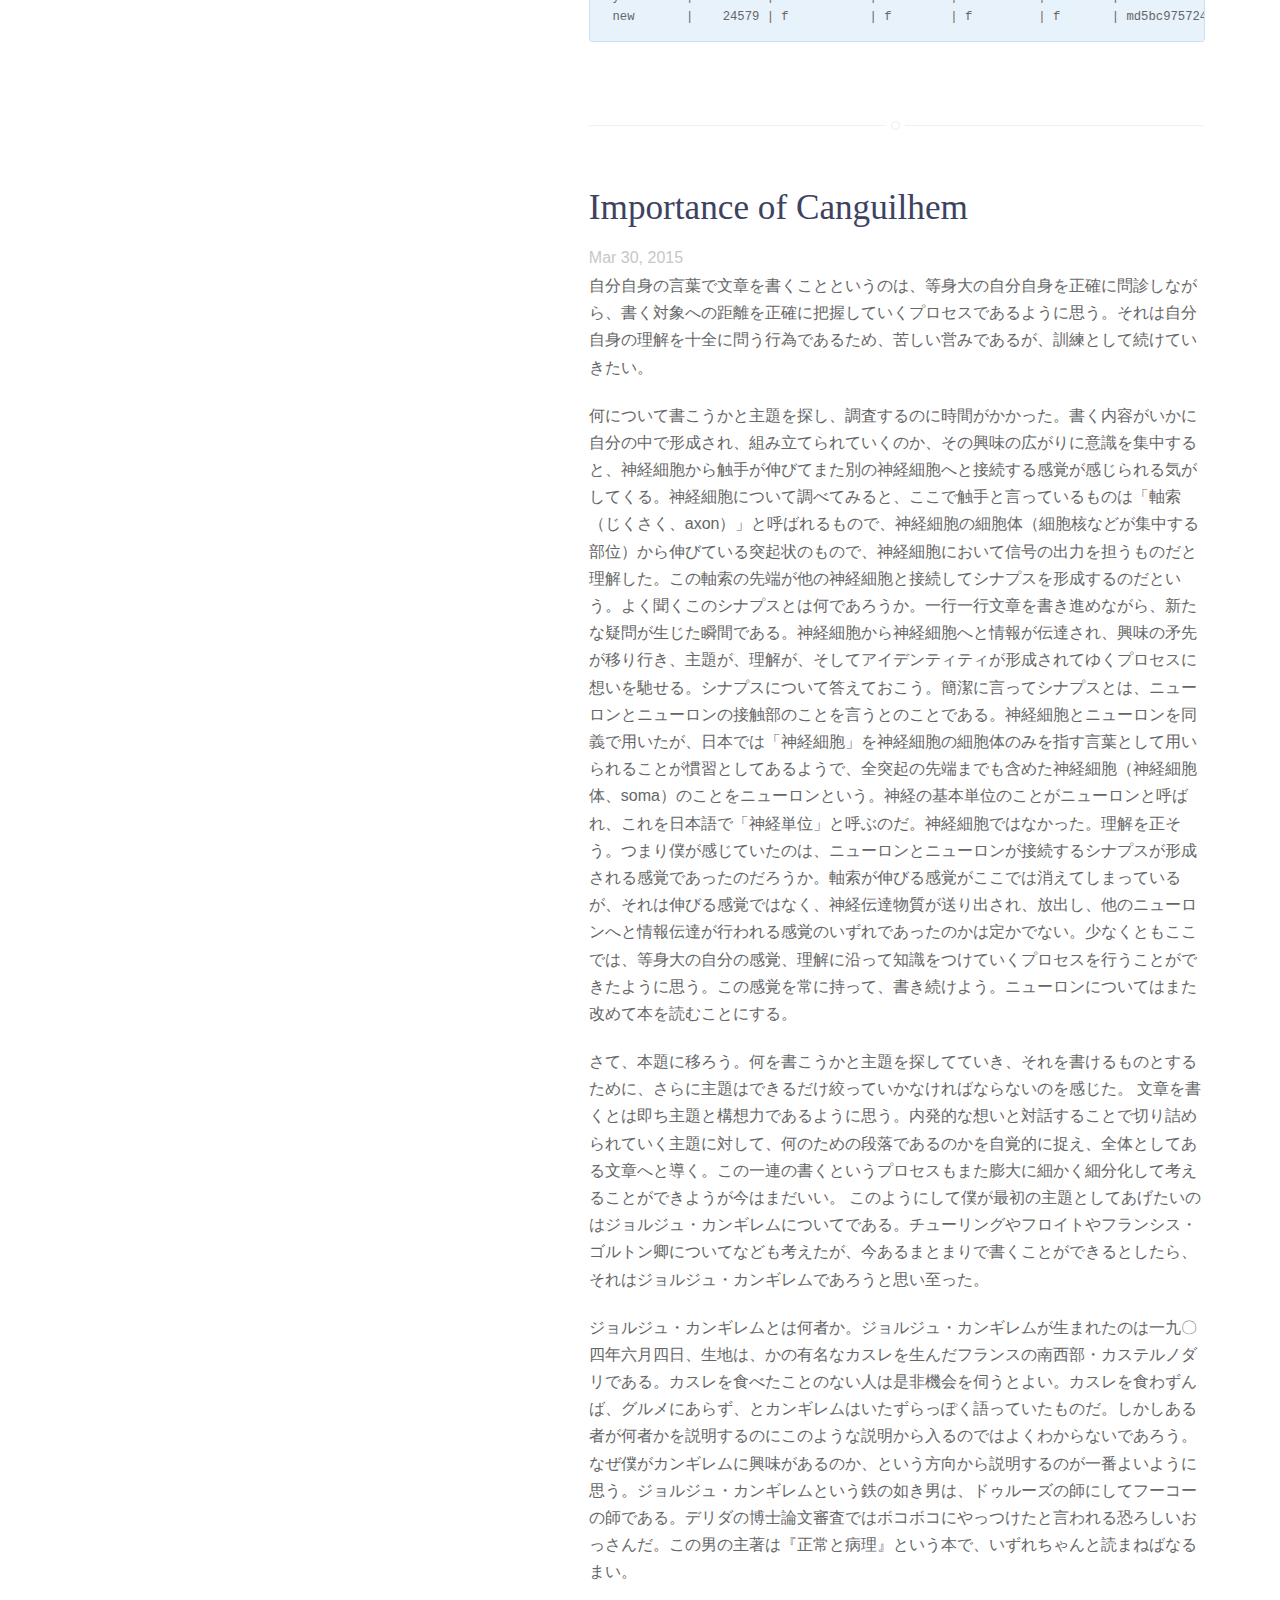
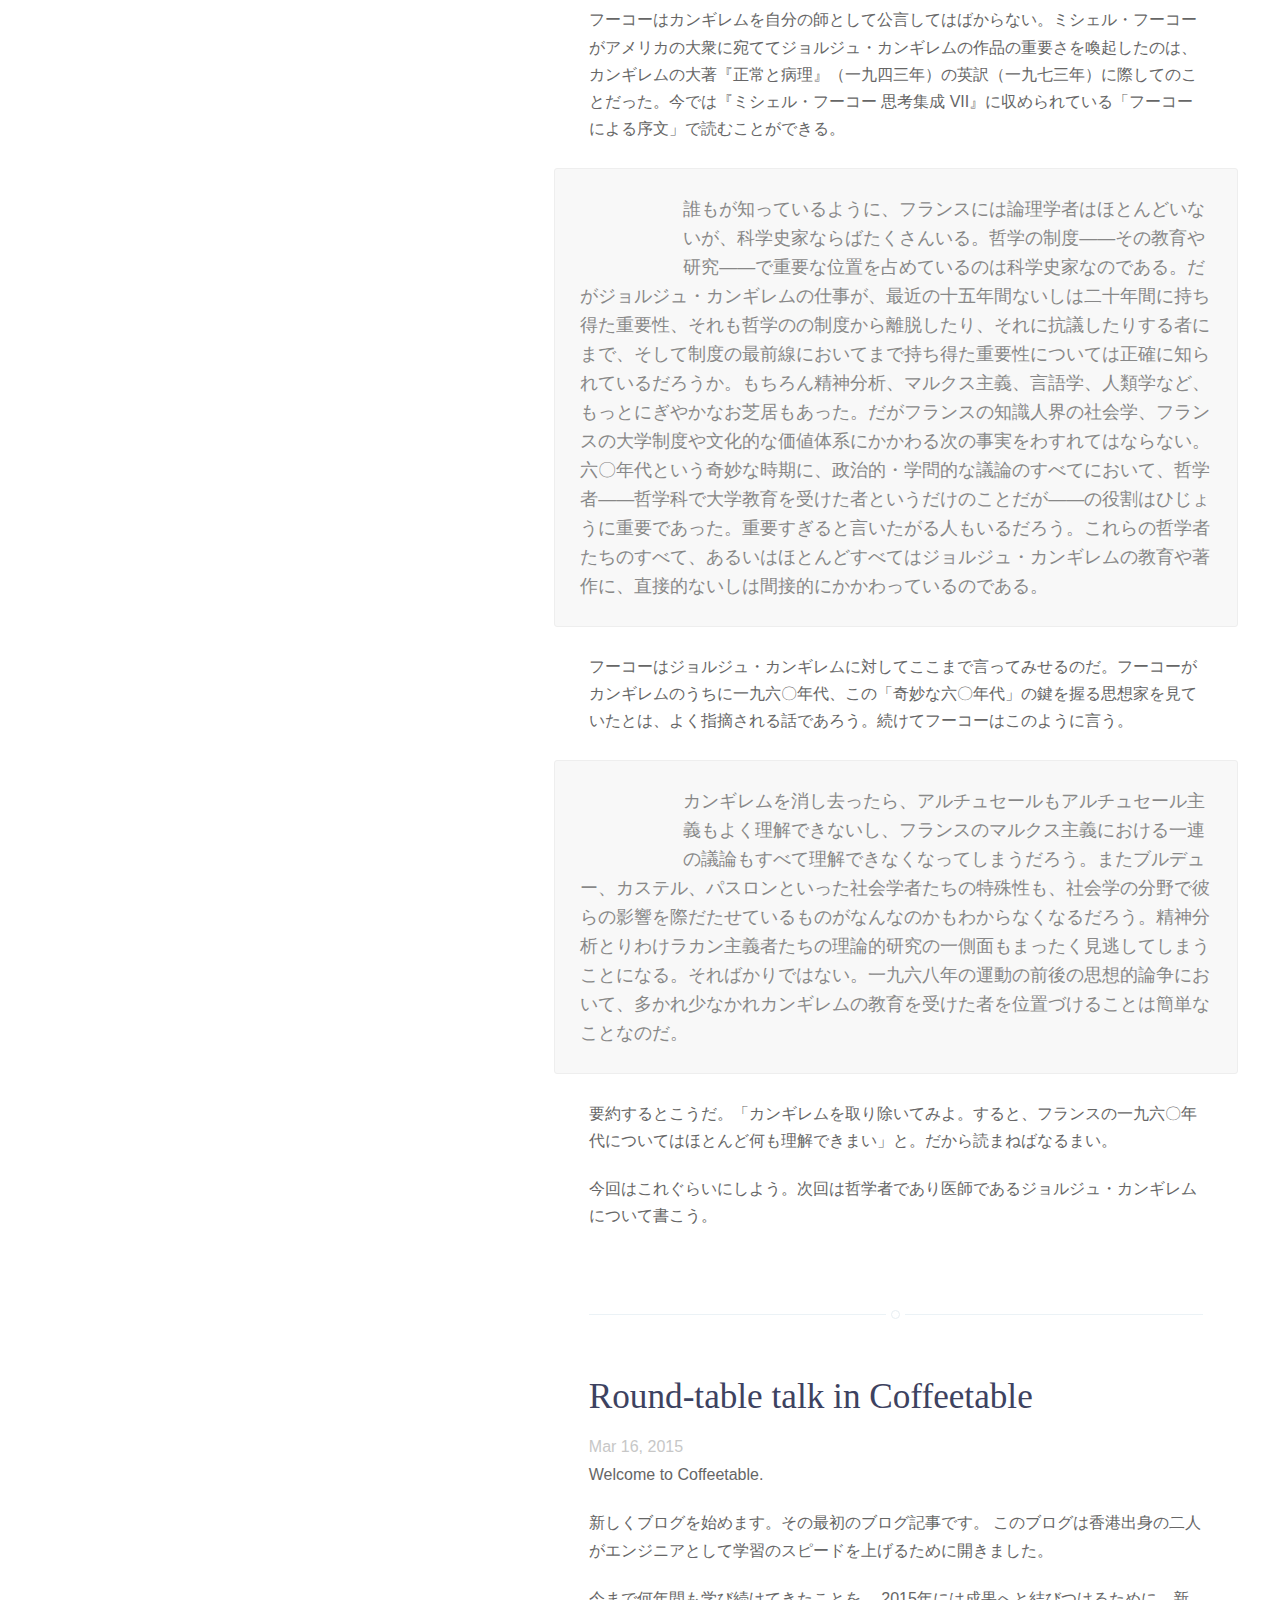
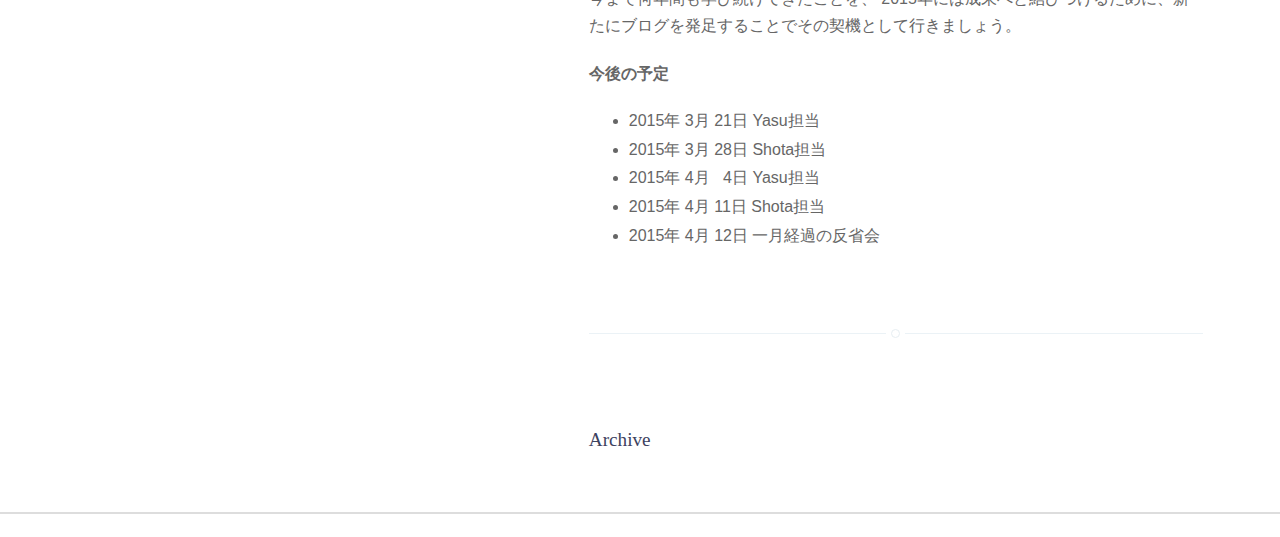
==== commit 170012b9: "rebuilding site 2015年 3月30日 月曜日 19時19分31秒 JST" ====
--- a/index.html
+++ b/index.html
@@ -96,7 +96,7 @@
 
 <p>PostgreSQLを久々に利用するのに、基本的なコマンドを調べたため、まとめておく。</p>
 
-<h2 id="open-source-database-market-share-in-2011:4c50abb395f342fbaa208b80f6daec6b">Open source database market share in 2011</h2>
+<h3 id="open-source-database-market-share-in-2011:4c50abb395f342fbaa208b80f6daec6b">Open source database market share in 2011</h3>
 
 <p>その前に久々に市場シェアを調べてみたところ、<a href="http://jelastic.com/">Jelastic.com</a>による彼らのサービスを利用する1,000人の開発者によるDB選択のマーケットシェア分析の発表レポート<a href="http://readwrite.com/2011/10/21/mysql-leads-open-source-market">*1</a>を見た。2011年10月時点の分析結果である。ちなみにJelasticとはロシアのJavaに特化したPaaSを提供するHerokuのようなサービスだ。日本では使えるねっと株式会社が提供している<a href="https://www.tsukaeru.net/info/press_release/06/1195">*2</a>。</p>
 
@@ -110,7 +110,7 @@
 <p><img src="https://coffeetable.github.io/images/2015/03/30/open-source-database-marketshare-by-region-oct-2011.png" alt="" />
 </p>
 
-<h2 id="basic-comammands-of-postgresql:4c50abb395f342fbaa208b80f6daec6b">Basic Comammands of PostgreSQL</h2>
+<h3 id="basic-comammands-of-postgresql:4c50abb395f342fbaa208b80f6daec6b">Basic Comammands of PostgreSQL</h3>
 
 <p>さて本題のコマンドラインのメモに戻ろう。
 今回は特定のユーザーのみがアクセスできる特定のテーブルを用意したく調べた。</p>
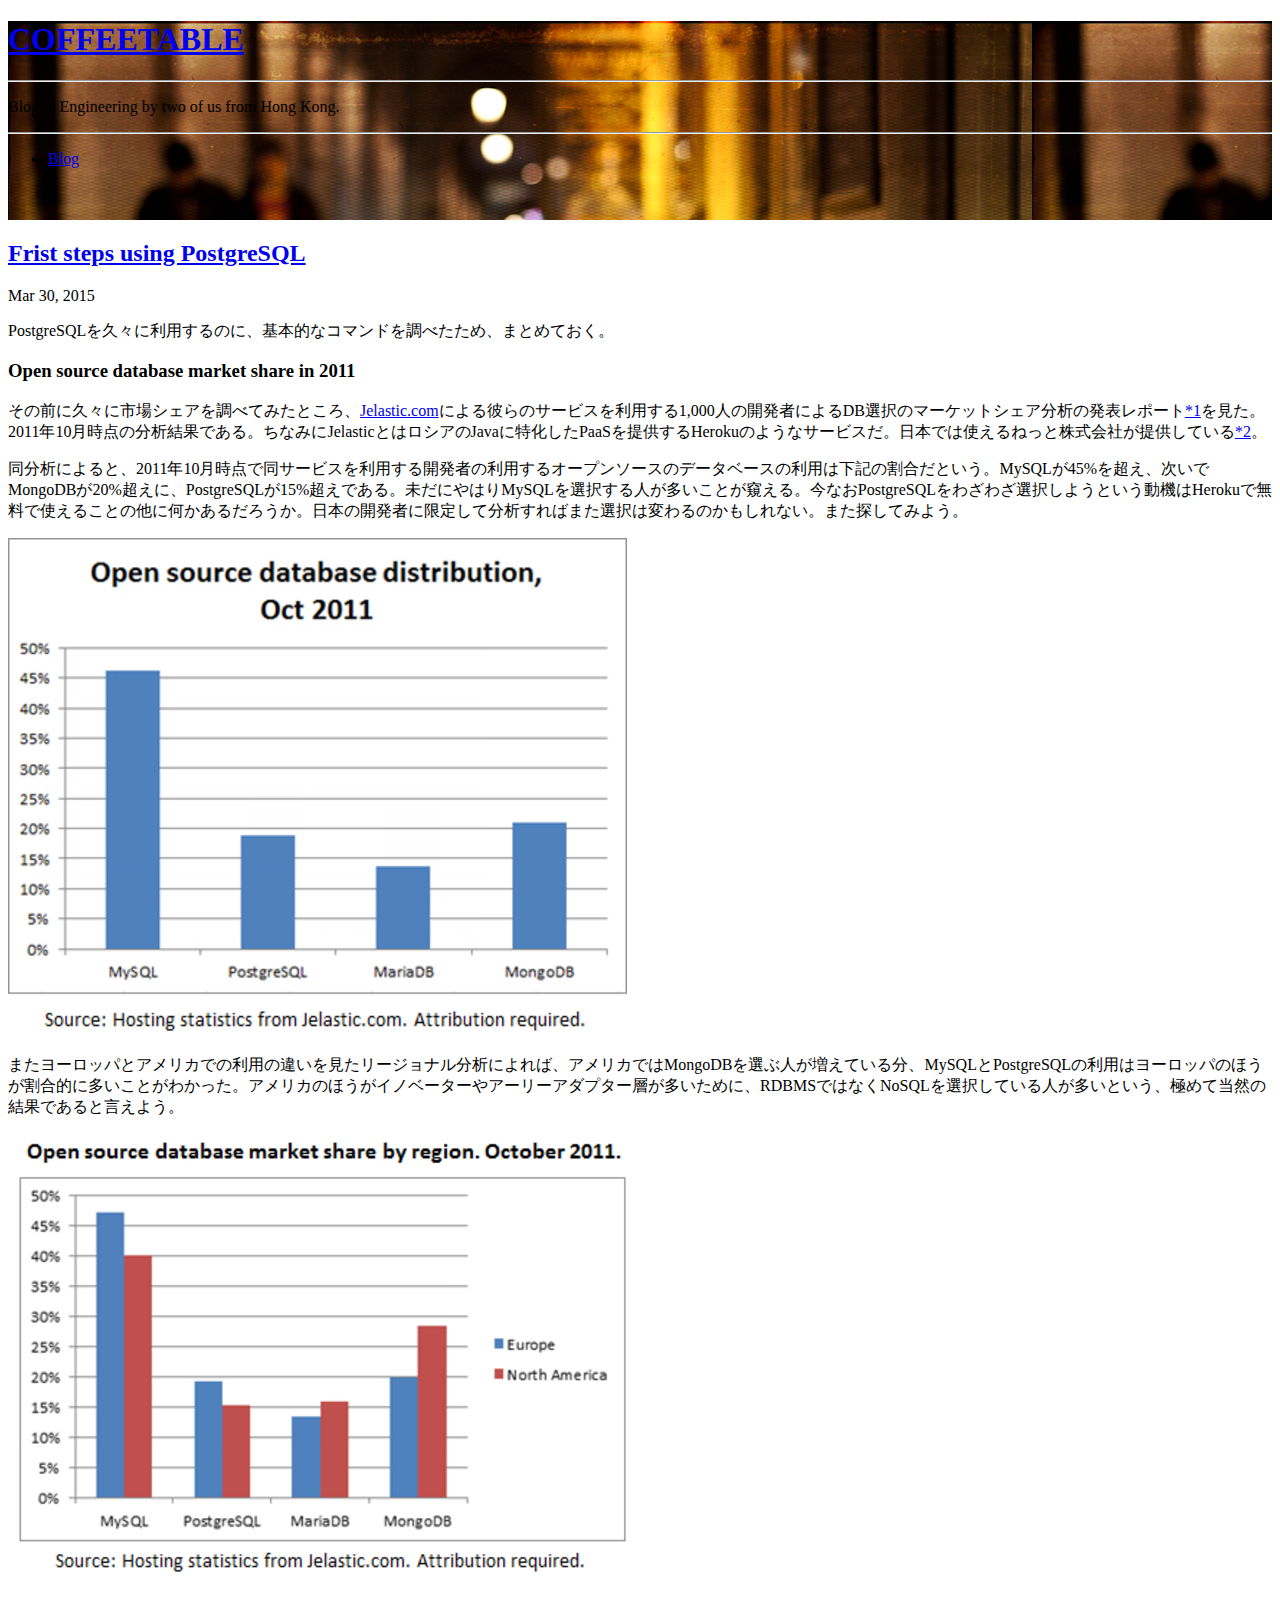
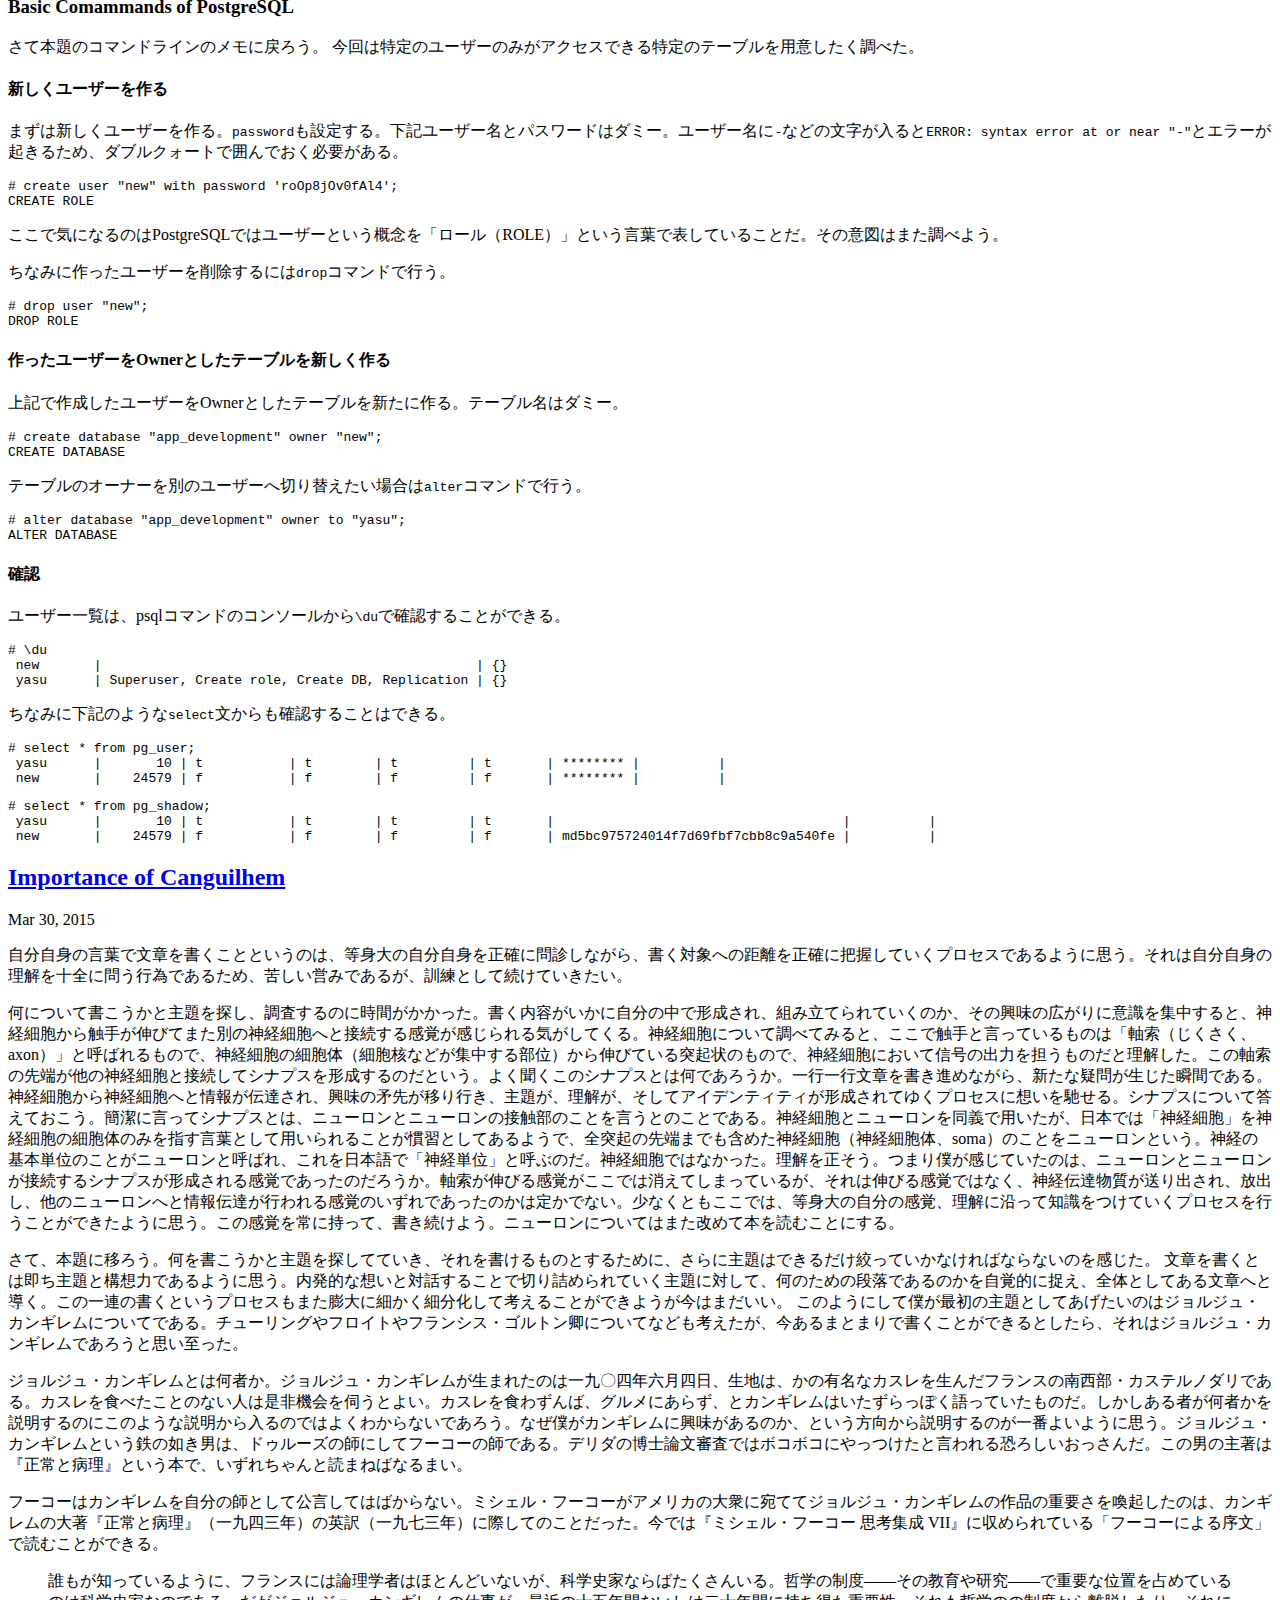
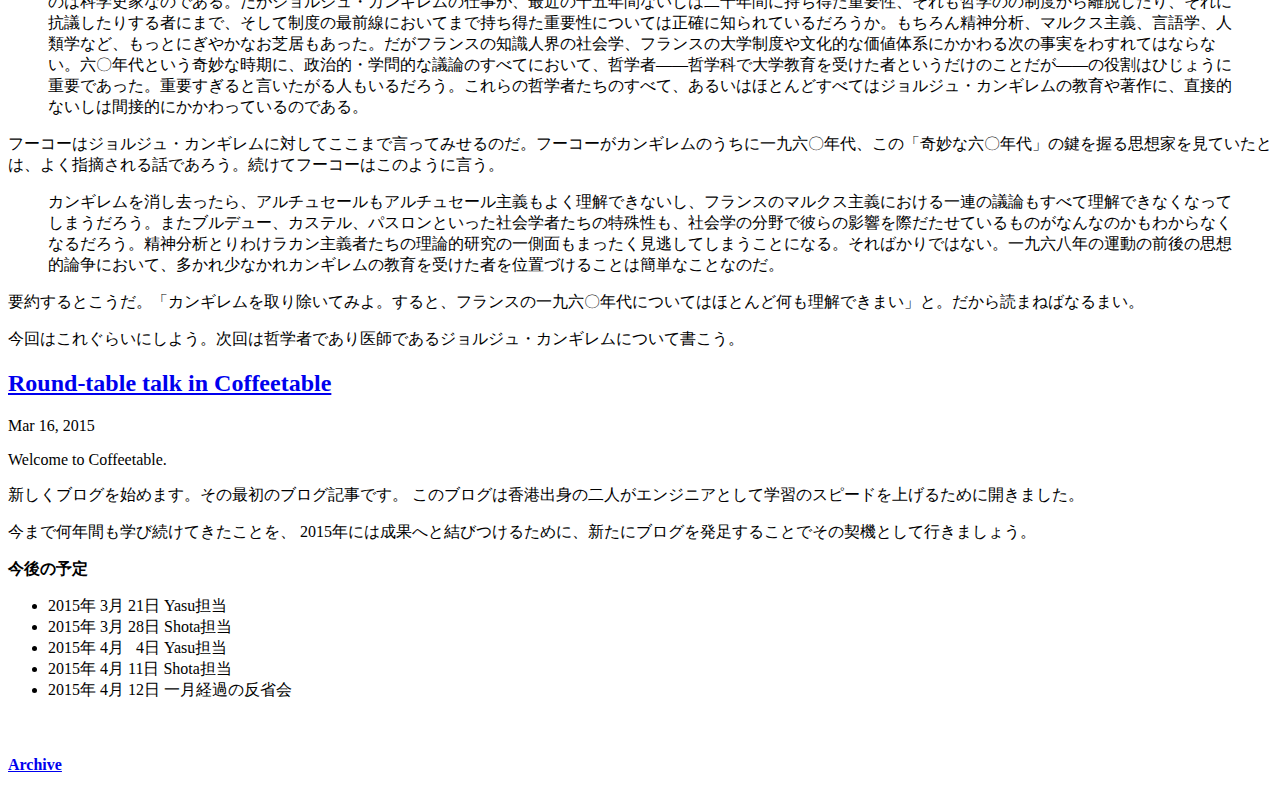
==== commit 22c173e8: "rebuilding site 2015年 3月30日 月曜日 19時30分42秒 JST" ====
--- a/index.html
+++ b/index.html
@@ -115,7 +115,7 @@
 <p>さて本題のコマンドラインのメモに戻ろう。
 今回は特定のユーザーのみがアクセスできる特定のテーブルを用意したく調べた。</p>
 
-<h3 id="新しくユーザーを作る:4c50abb395f342fbaa208b80f6daec6b">新しくユーザーを作る</h3>
+<h4 id="新しくユーザーを作る:4c50abb395f342fbaa208b80f6daec6b">新しくユーザーを作る</h4>
 
 <p>まずは新しくユーザーを作る。<code>password</code>も設定する。下記ユーザー名とパスワードはダミー。ユーザー名に<code>-</code>などの文字が入ると<code>ERROR:  syntax error at or near &quot;-&quot;</code>とエラーが起きるため、ダブルクォートで囲んでおく必要がある。</p>
 
@@ -131,7 +131,7 @@
 DROP ROLE
 </code></pre>
 
-<h3 id="作ったユーザーをownerとしたテーブルを新しく作る:4c50abb395f342fbaa208b80f6daec6b">作ったユーザーをOwnerとしたテーブルを新しく作る</h3>
+<h4 id="作ったユーザーをownerとしたテーブルを新しく作る:4c50abb395f342fbaa208b80f6daec6b">作ったユーザーをOwnerとしたテーブルを新しく作る</h4>
 
 <p>上記で作成したユーザーをOwnerとしたテーブルを新たに作る。テーブル名はダミー。</p>
 
@@ -145,7 +145,7 @@
 ALTER DATABASE
 </code></pre>
 
-<h3 id="確認:4c50abb395f342fbaa208b80f6daec6b">確認</h3>
+<h4 id="確認:4c50abb395f342fbaa208b80f6daec6b">確認</h4>
 
 <p>ユーザー一覧は、psqlコマンドのコンソールから<code>\du</code>で確認することができる。</p>
 
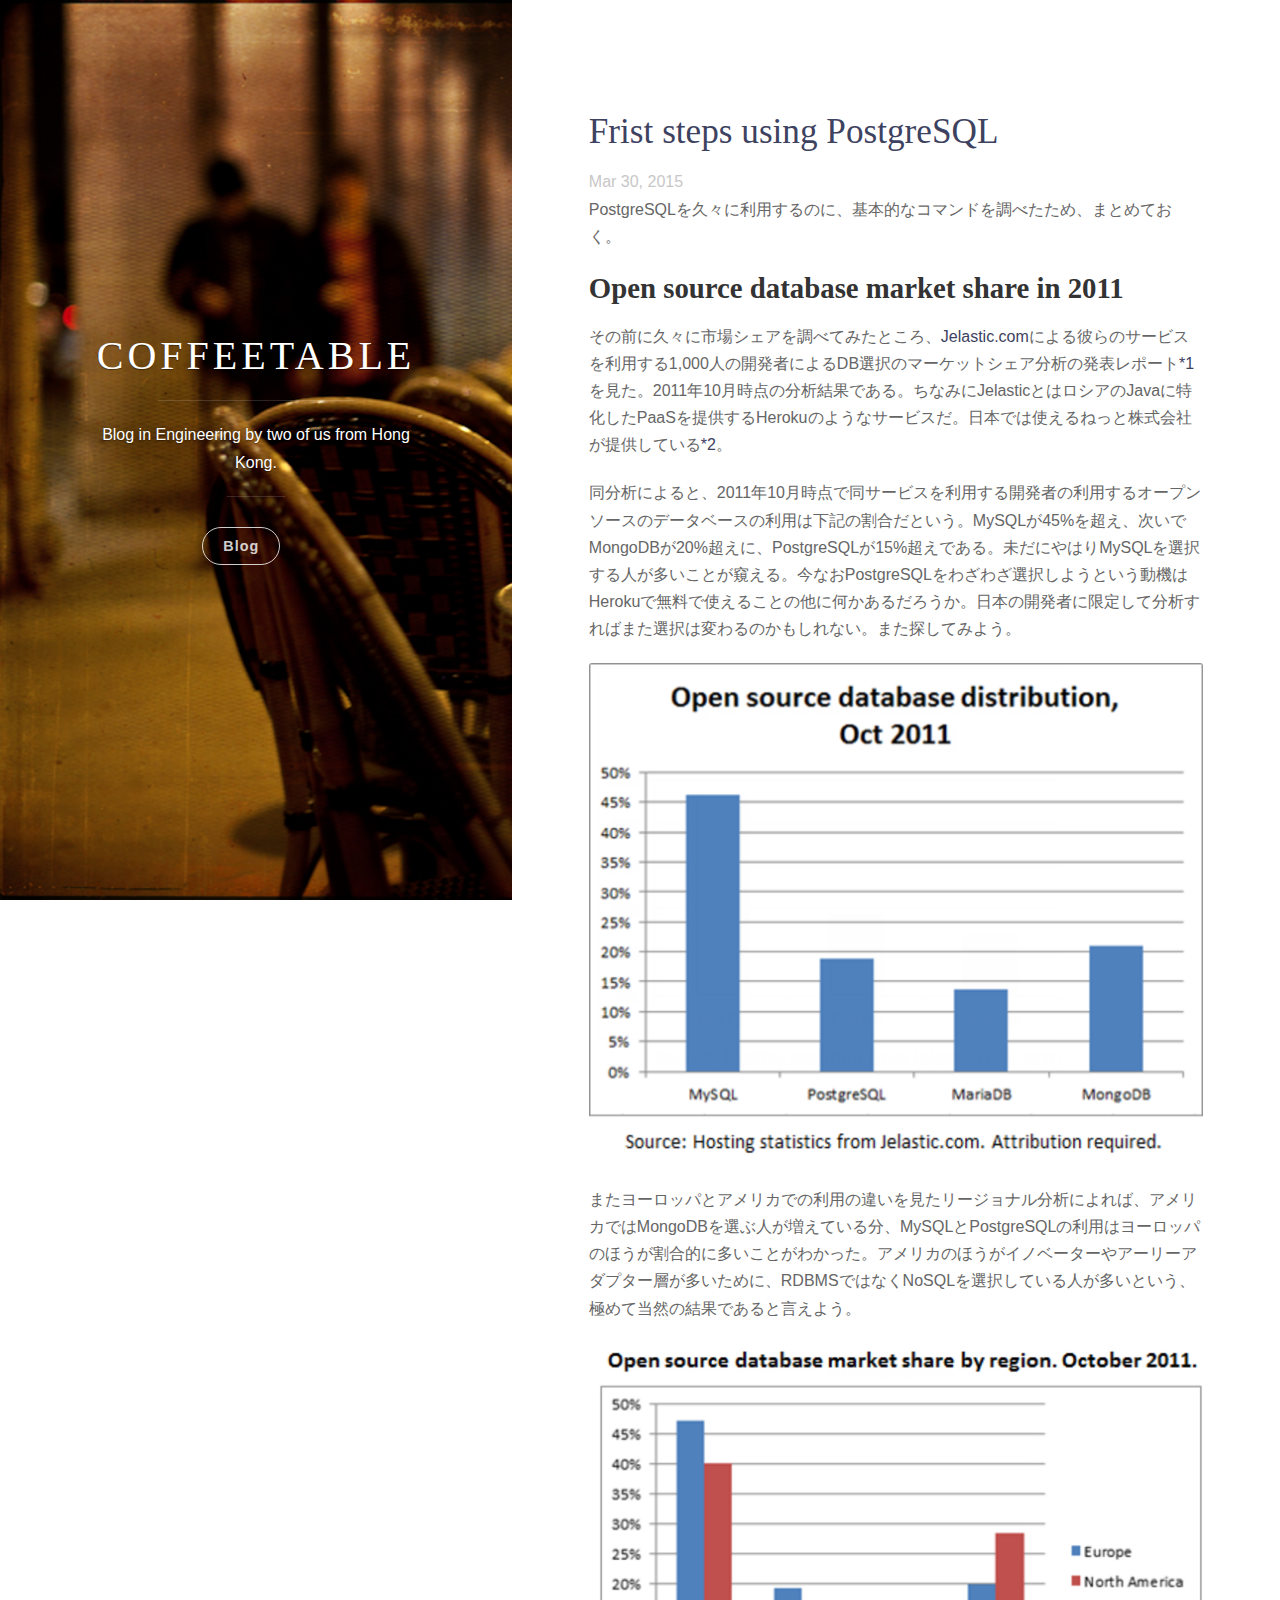
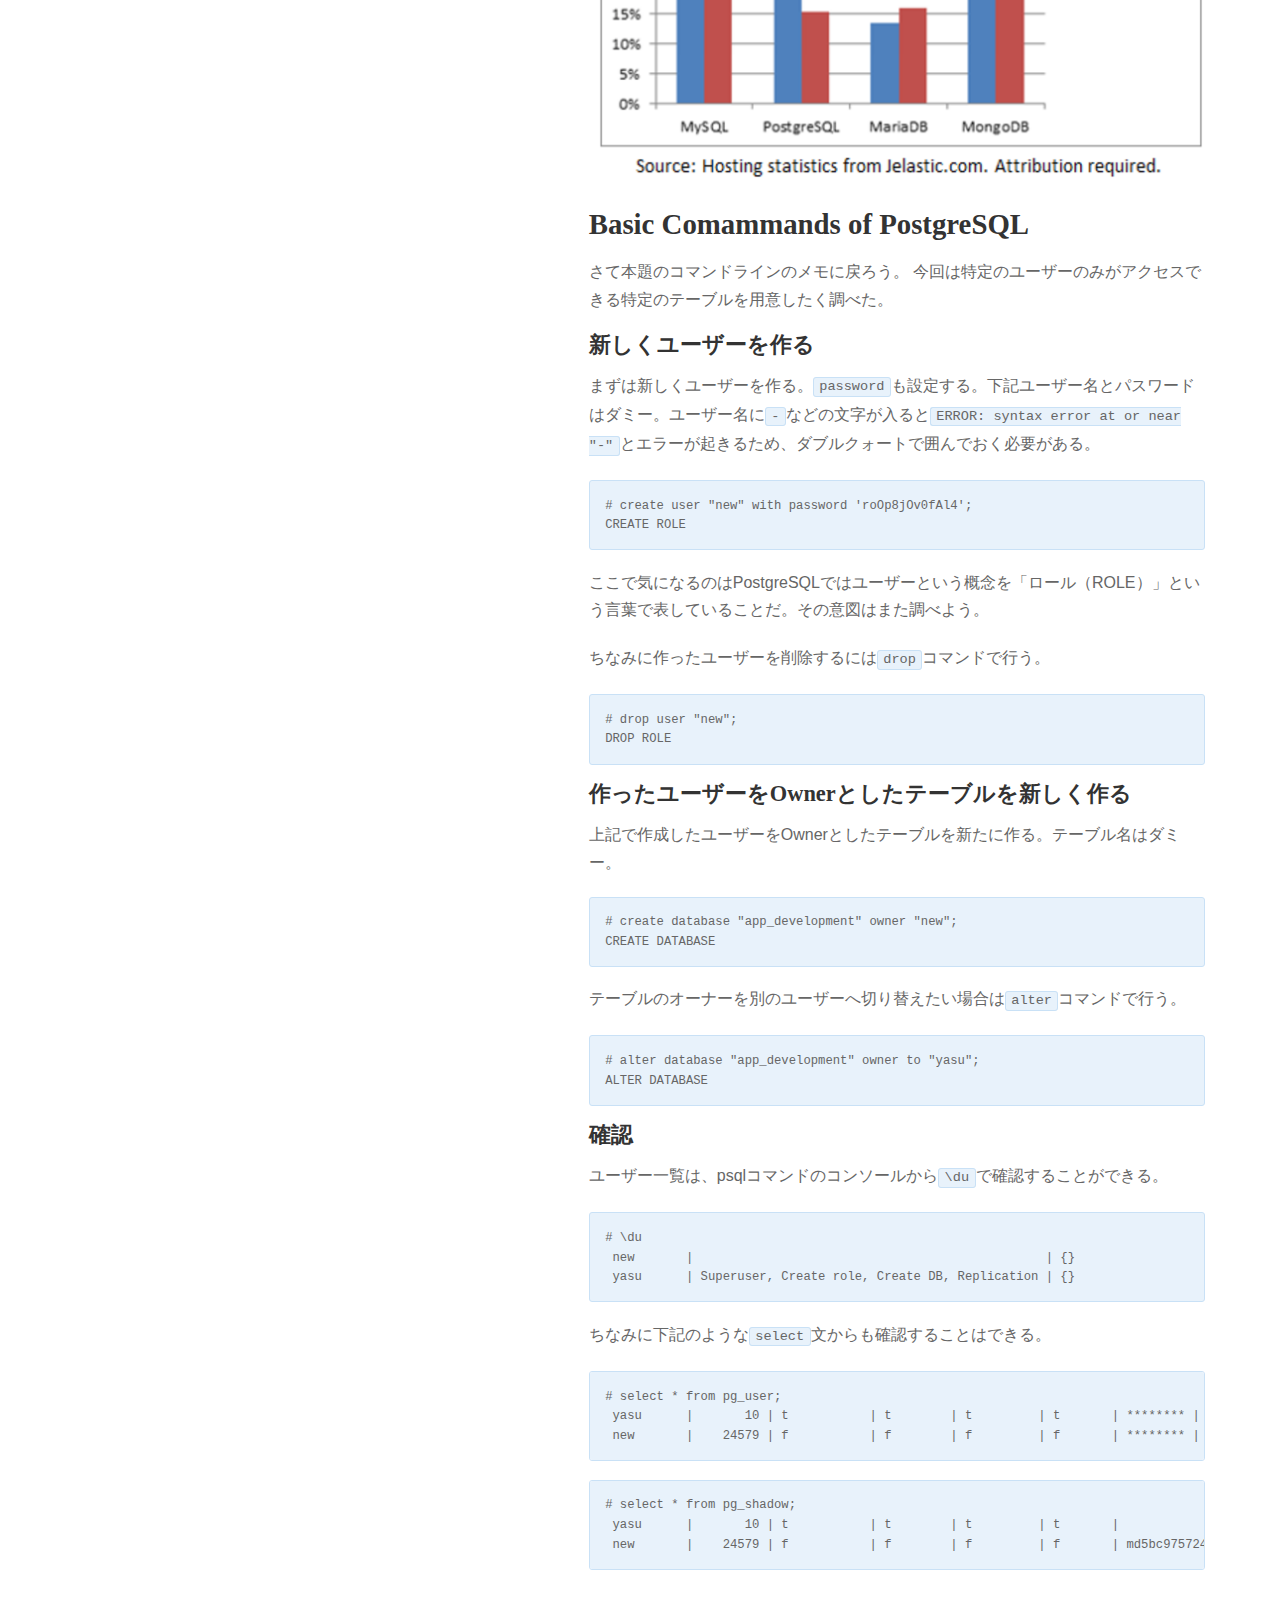
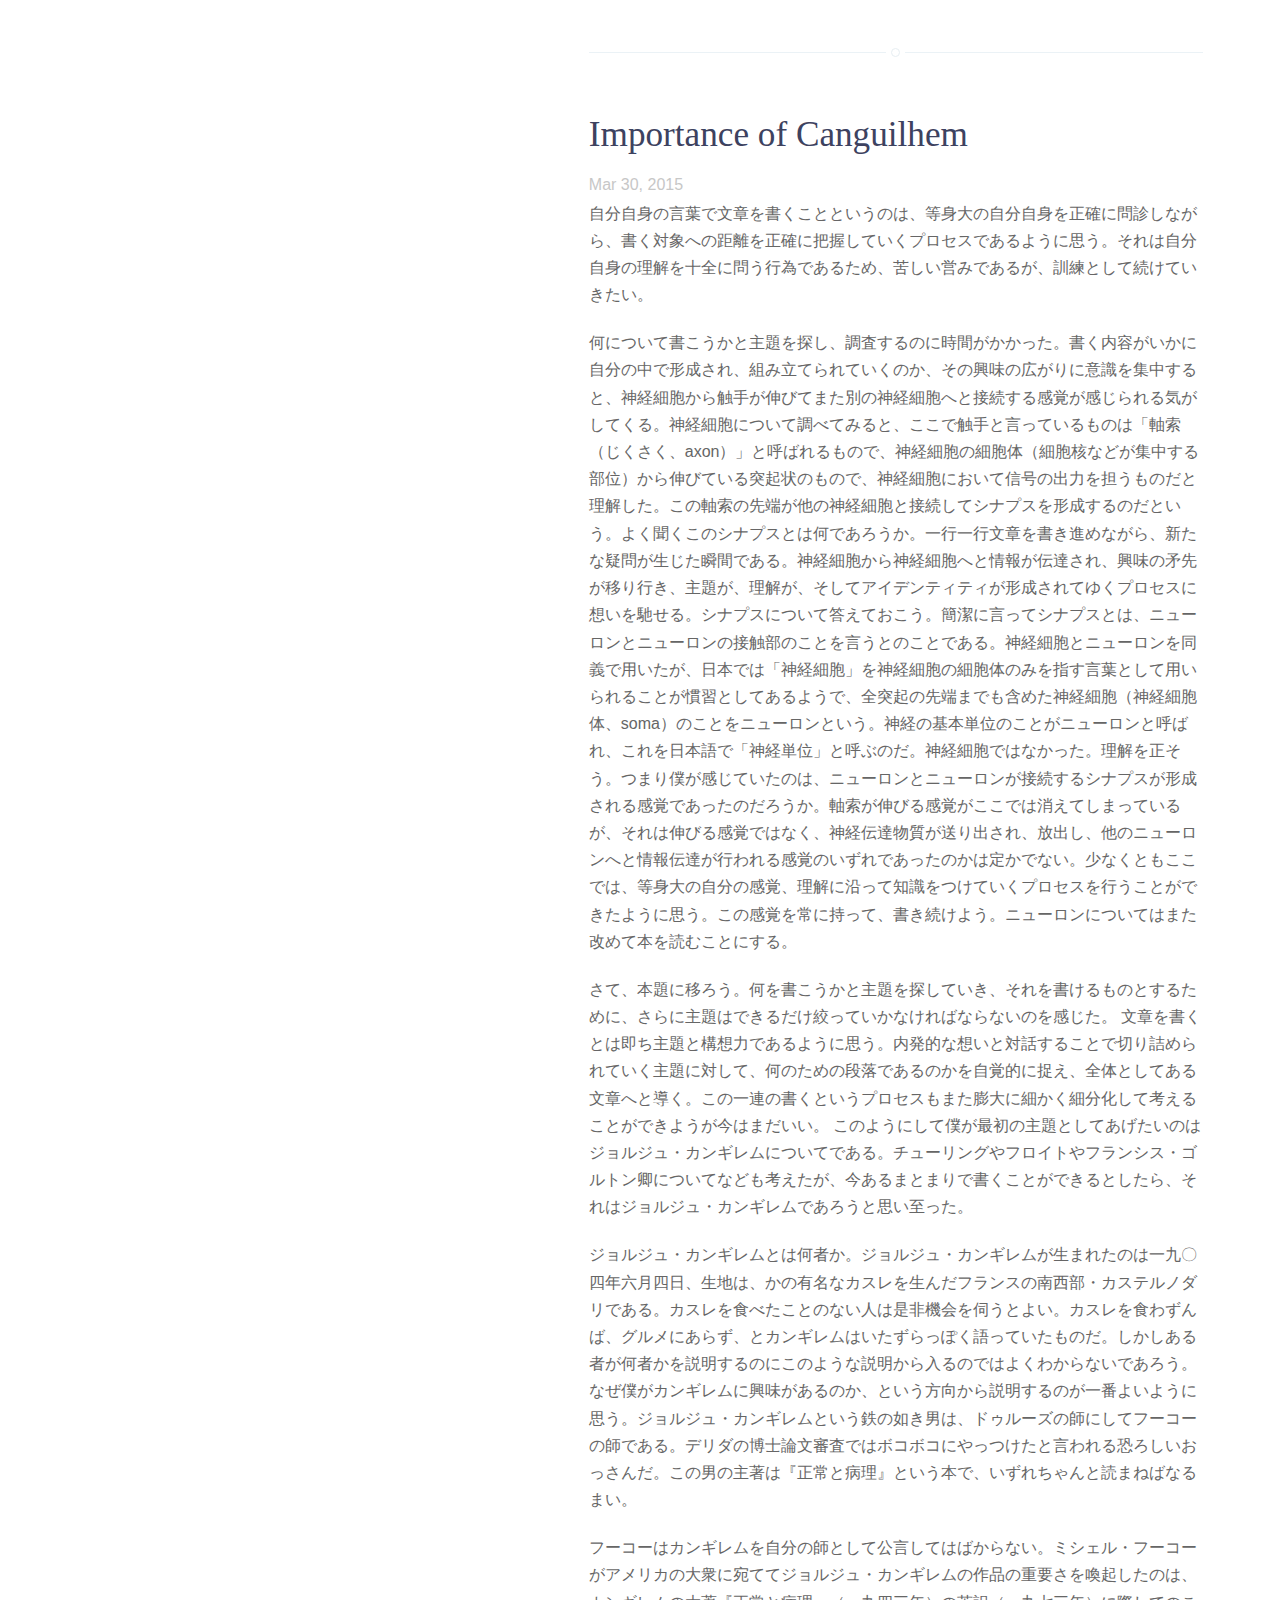
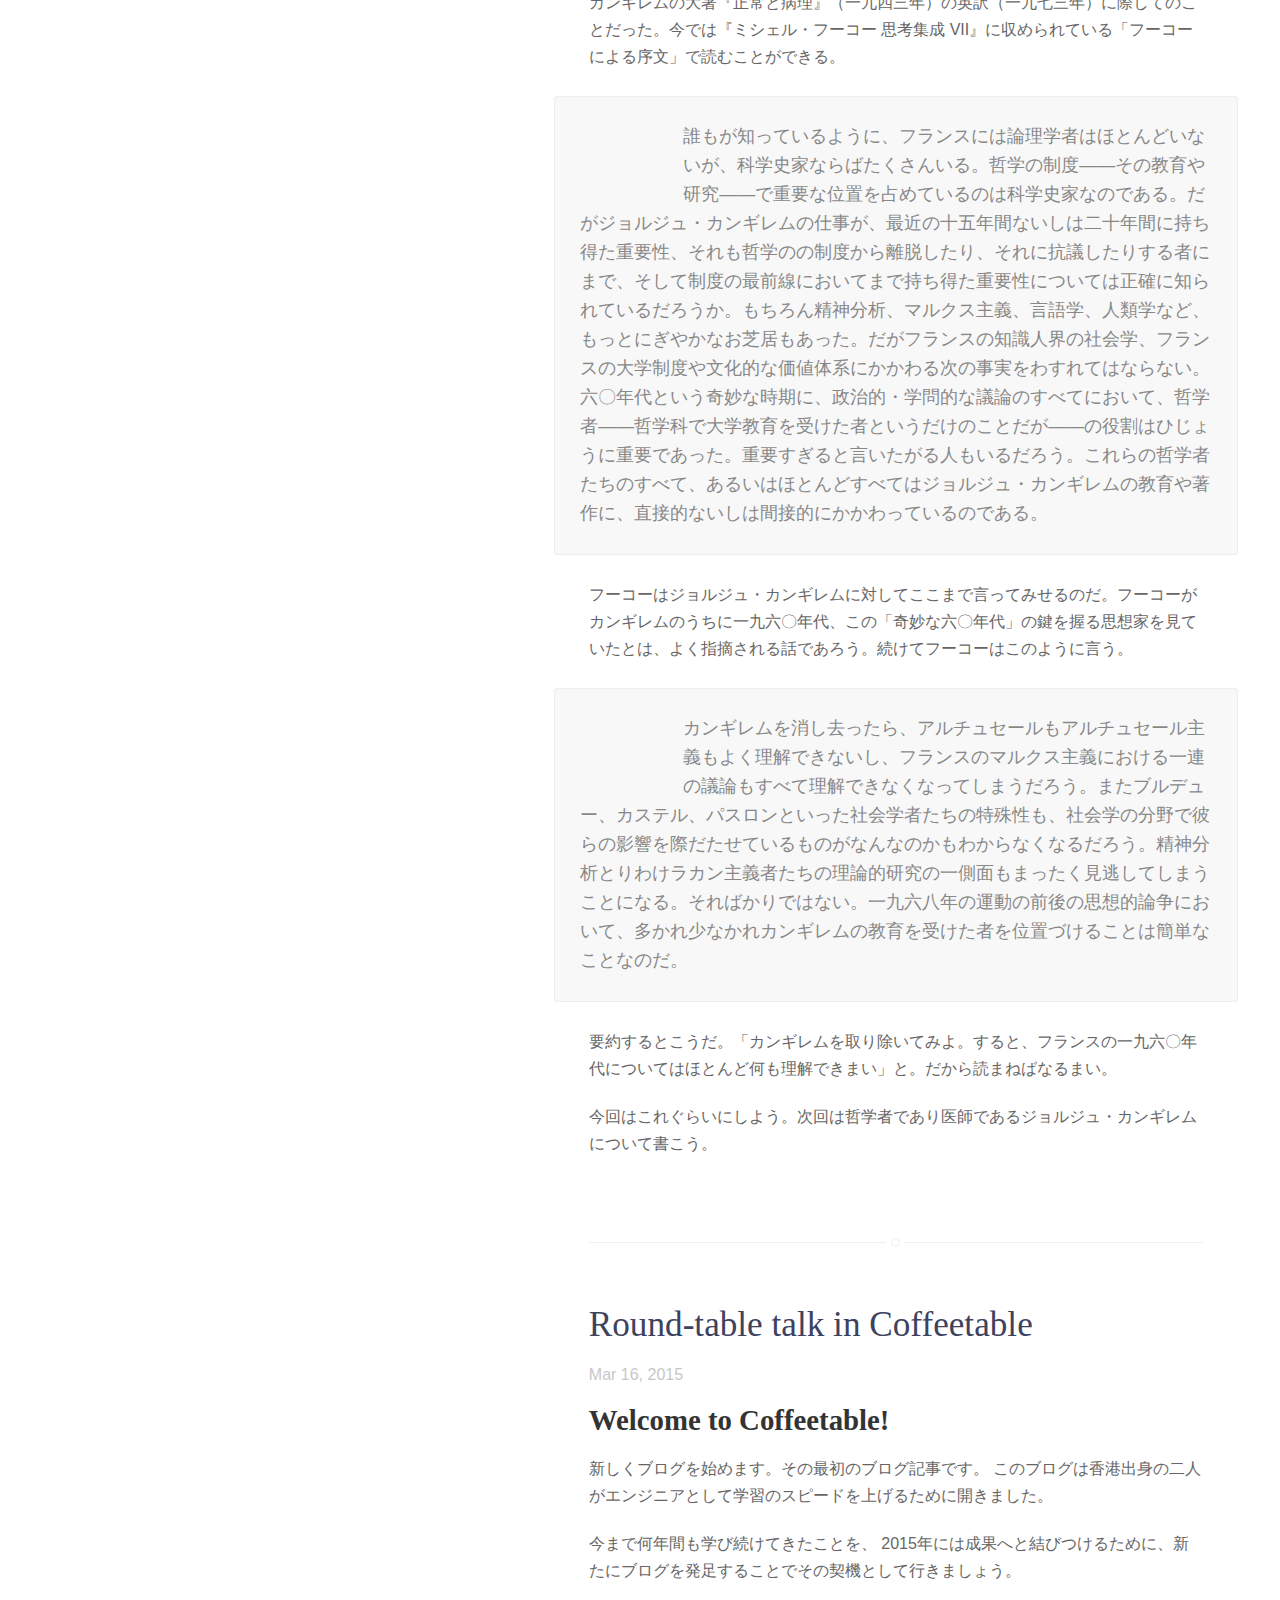
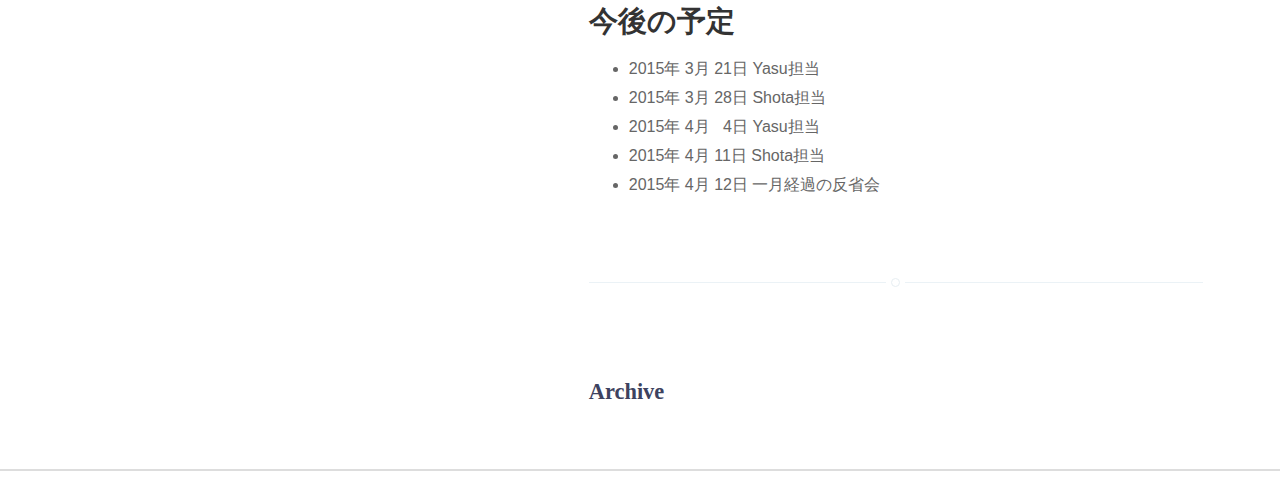
==== commit a94d8ac6: "rebuilding site 2015年 3月30日 月曜日 19時56分11秒 JST" ====
--- a/index.html
+++ b/index.html
@@ -183,7 +183,7 @@
 
 <p>何について書こうかと主題を探し、調査するのに時間がかかった。書く内容がいかに自分の中で形成され、組み立てられていくのか、その興味の広がりに意識を集中すると、神経細胞から触手が伸びてまた別の神経細胞へと接続する感覚が感じられる気がしてくる。神経細胞について調べてみると、ここで触手と言っているものは「軸索（じくさく、axon）」と呼ばれるもので、神経細胞の細胞体（細胞核などが集中する部位）から伸びている突起状のもので、神経細胞において信号の出力を担うものだと理解した。この軸索の先端が他の神経細胞と接続してシナプスを形成するのだという。よく聞くこのシナプスとは何であろうか。一行一行文章を書き進めながら、新たな疑問が生じた瞬間である。神経細胞から神経細胞へと情報が伝達され、興味の矛先が移り行き、主題が、理解が、そしてアイデンティティが形成されてゆくプロセスに想いを馳せる。シナプスについて答えておこう。簡潔に言ってシナプスとは、ニューロンとニューロンの接触部のことを言うとのことである。神経細胞とニューロンを同義で用いたが、日本では「神経細胞」を神経細胞の細胞体のみを指す言葉として用いられることが慣習としてあるようで、全突起の先端までも含めた神経細胞（神経細胞体、soma）のことをニューロンという。神経の基本単位のことがニューロンと呼ばれ、これを日本語で「神経単位」と呼ぶのだ。神経細胞ではなかった。理解を正そう。つまり僕が感じていたのは、ニューロンとニューロンが接続するシナプスが形成される感覚であったのだろうか。軸索が伸びる感覚がここでは消えてしまっているが、それは伸びる感覚ではなく、神経伝達物質が送り出され、放出し、他のニューロンへと情報伝達が行われる感覚のいずれであったのかは定かでない。少なくともここでは、等身大の自分の感覚、理解に沿って知識をつけていくプロセスを行うことができたように思う。この感覚を常に持って、書き続けよう。ニューロンについてはまた改めて本を読むことにする。</p>
 
-<p>さて、本題に移ろう。何を書こうかと主題を探してていき、それを書けるものとするために、さらに主題はできるだけ絞っていかなければならないのを感じた。
+<p>さて、本題に移ろう。何を書こうかと主題を探していき、それを書けるものとするために、さらに主題はできるだけ絞っていかなければならないのを感じた。
 文章を書くとは即ち主題と構想力であるように思う。内発的な想いと対話することで切り詰められていく主題に対して、何のための段落であるのかを自覚的に捉え、全体としてある文章へと導く。この一連の書くというプロセスもまた膨大に細かく細分化して考えることができようが今はまだいい。
 このようにして僕が最初の主題としてあげたいのはジョルジュ・カンギレムについてである。チューリングやフロイトやフランシス・ゴルトン卿についてなども考えたが、今あるまとまりで書くことができるとしたら、それはジョルジュ・カンギレムであろうと思い至った。</p>
 
@@ -218,7 +218,9 @@
   <div class="post-meta">Mar 16, 2015</div>
 </header>
 <div class="summary">
-    <p>Welcome to Coffeetable.</p>
+    
+
+<h3 id="welcome-to-coffeetable:142db1384b7cdc418f4eee5e8f9fdb2c">Welcome to Coffeetable!</h3>
 
 <p>新しくブログを始めます。その最初のブログ記事です。
 このブログは香港出身の二人がエンジニアとして学習のスピードを上げるために開きました。</p>
@@ -226,7 +228,7 @@
 <p>今まで何年間も学び続けてきたことを、
 2015年には成果へと結びつけるために、新たにブログを発足することでその契機として行きましょう。</p>
 
-<p><strong>今後の予定</strong></p>
+<h3 id="今後の予定:142db1384b7cdc418f4eee5e8f9fdb2c">今後の予定</h3>
 
 <ul>
 <li>2015年 3月 21日 Yasu担当</li>
